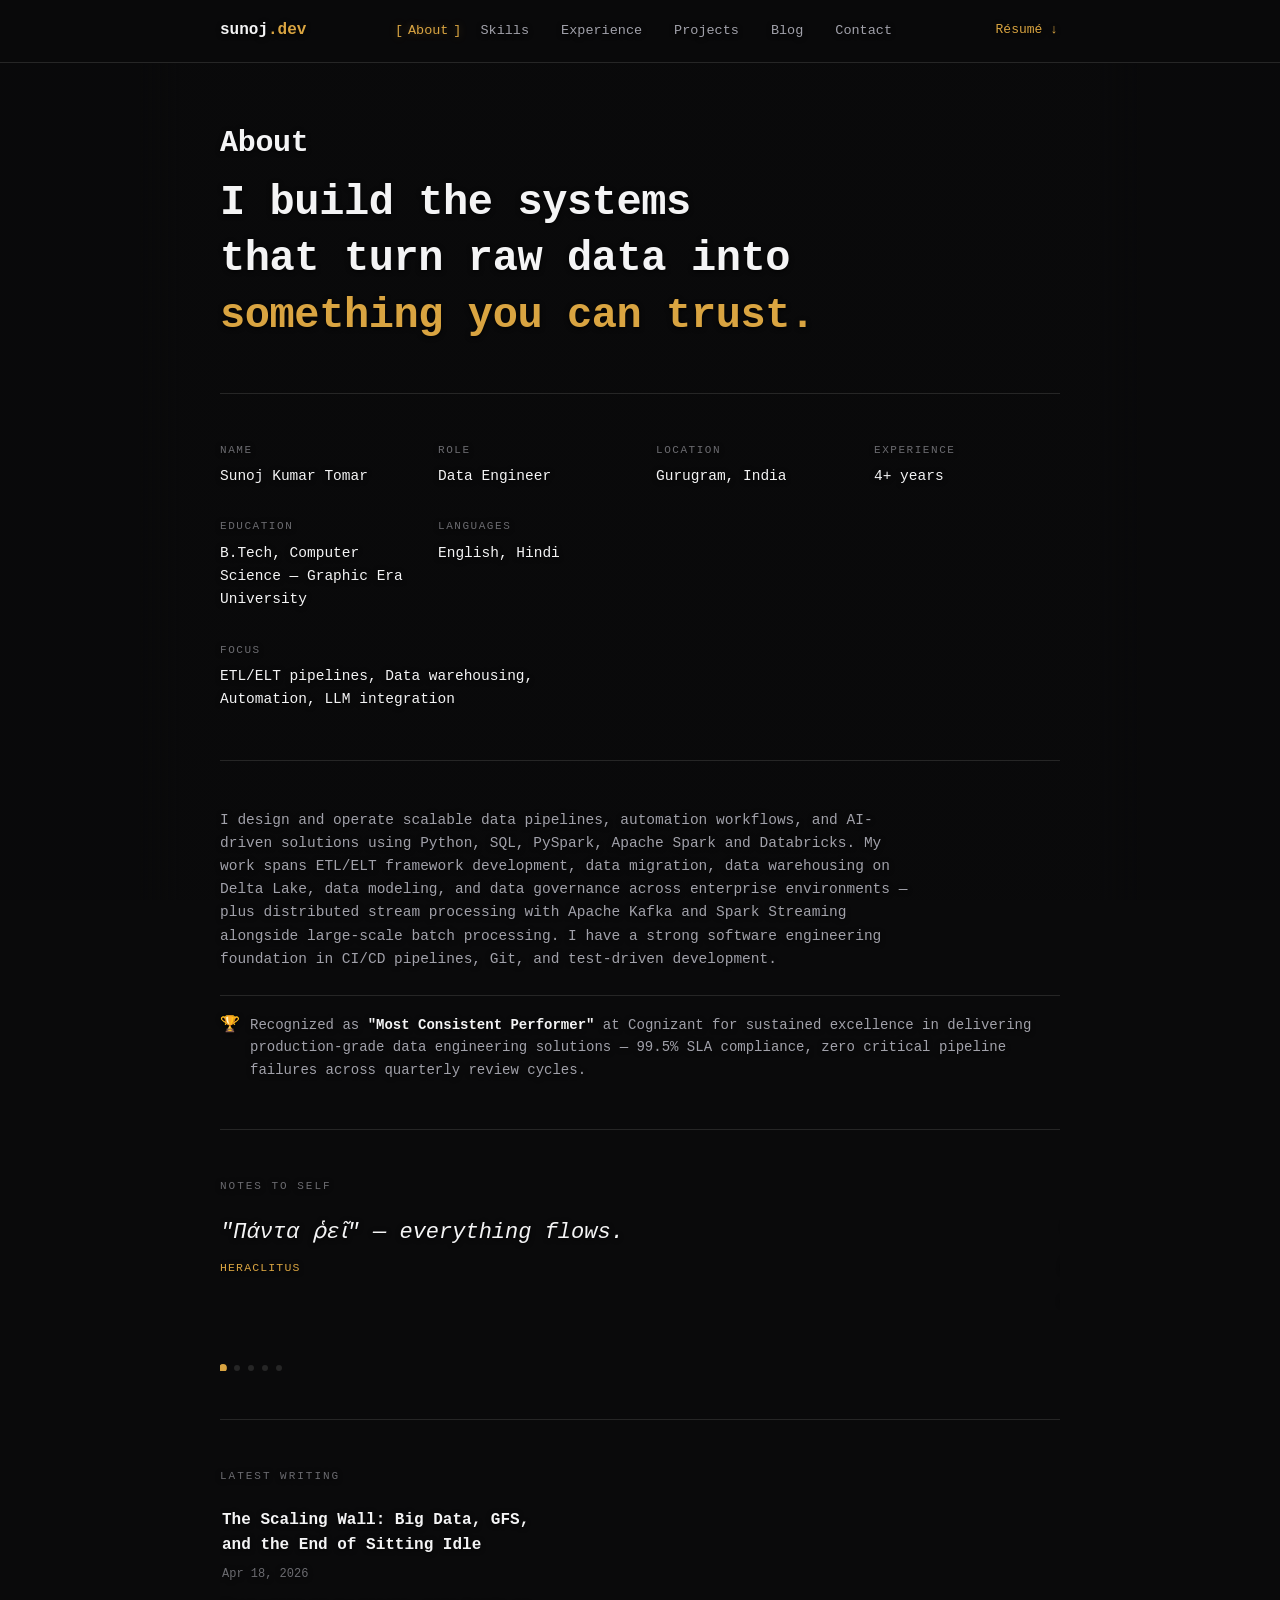
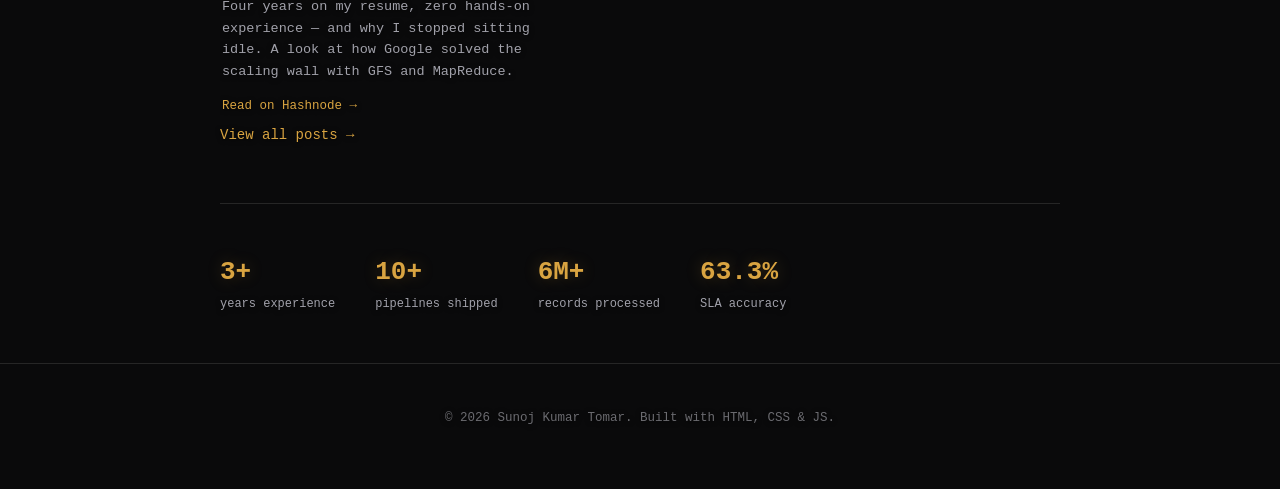
==== about.html @ ec110163 "Add sliding quotes carousel and horizontal blog strip to About page Quotes: five quotes (Heraclitus," ====
<!DOCTYPE html>
<html lang="en">
<head>
<meta charset="UTF-8">
<meta name="viewport" content="width=device-width, initial-scale=1.0">
<title>About — Sunoj Kumar Tomar</title>
<meta name="description" content="About Sunoj Kumar Tomar — Data Engineer background, focus areas, and education.">
<link rel="icon" href="data:image/svg+xml,<svg xmlns=%22http://www.w3.org/2000/svg%22 viewBox=%220 0 100 100%22><text y=%22.9em%22 font-size=%2290%22>💻</text></svg>">
<link rel="stylesheet" href="styles.css">
</head>
<body>

<canvas id="rain" aria-hidden="true"></canvas>
<div class="bg-overlay" aria-hidden="true"></div>

<header class="nav">
  <div class="nav-inner">
    <a href="index.html" class="logo">sunoj<span class="accent">.dev</span></a>
    <nav class="tabs" id="tabs">
      <a href="about.html" class="tab">About</a>
      <a href="skills.html" class="tab">Skills</a>
      <a href="experience.html" class="tab">Experience</a>
      <a href="projects.html" class="tab">Projects</a>
      <a href="blog.html" class="tab">Blog</a>
      <a href="contact.html" class="tab">Contact</a>
    </nav>
    <a href="assets/Sunoj_Kumar_Tomar_Resume.pdf" class="nav-resume" download>Résumé ↓</a>
    <button class="menu-btn" id="menuBtn" aria-label="Toggle menu">☰</button>
  </div>
</header>

<main>

  <section class="page-head">
    <h1 class="page-title">About</h1>
  </section>

  <!-- ============ STATEMENT — large, comes into focus on scroll ============ -->
  <section class="section section-noborder about-reveal">
    <p class="about-statement">
      <span class="reveal-line">I build the systems</span>
      <span class="reveal-line">that turn raw data into</span>
      <span class="reveal-line"><span class="accent">something you can trust.</span></span>
    </p>
  </section>

  <!-- ============ FACTS — a gallery label, not a code block ============ -->
  <section class="section">
    <div class="facts-grid about-reveal">
      <div class="fact">
        <p class="fact-label">Name</p>
        <p class="fact-value">Sunoj Kumar Tomar</p>
      </div>
      <div class="fact">
        <p class="fact-label">Role</p>
        <p class="fact-value">Data Engineer</p>
      </div>
      <div class="fact">
        <p class="fact-label">Location</p>
        <p class="fact-value">Gurugram, India</p>
      </div>
      <div class="fact">
        <p class="fact-label">Experience</p>
        <p class="fact-value">4+ years</p>
      </div>
      <div class="fact">
        <p class="fact-label">Education</p>
        <p class="fact-value">B.Tech, Computer Science — Graphic Era University</p>
      </div>
      <div class="fact">
        <p class="fact-label">Languages</p>
        <p class="fact-value">English, Hindi</p>
      </div>
      <div class="fact fact-wide">
        <p class="fact-label">Focus</p>
        <p class="fact-value">ETL/ELT pipelines, Data warehousing, Automation, LLM integration</p>
      </div>
    </div>
  </section>

  <section class="section">
    <p class="about-text">
      I design and operate scalable data pipelines, automation workflows, and AI-driven solutions
      using Python, SQL, PySpark, Apache Spark and Databricks. My work spans ETL/ELT framework
      development, data migration, data warehousing on Delta Lake, data modeling, and data
      governance across enterprise environments — plus distributed stream processing with Apache
      Kafka and Spark Streaming alongside large-scale batch processing. I have a strong software
      engineering foundation in CI/CD pipelines, Git, and test-driven development.
    </p>
    <div class="achievement">
      <span class="badge">🏆</span>
      <p>Recognized as <strong>"Most Consistent Performer"</strong> at Cognizant for sustained excellence
      in delivering production-grade data engineering solutions — 99.5% SLA compliance, zero critical
      pipeline failures across quarterly review cycles.</p>
    </div>
  </section>

  <!-- ============ QUOTES — auto-sliding, one at a time ============ -->
  <section class="section">
    <p class="mini-label">Notes to self</p>
    <div class="quote-slider" id="quoteSlider">
      <div class="quote-track" id="quoteTrack">
        <blockquote class="quote-slide">
          <p>"Πάντα ῥεῖ" — everything flows.</p>
          <cite>Heraclitus</cite>
        </blockquote>
        <blockquote class="quote-slide">
          <p>"Data is the new oil. It's valuable, but if unrefined it cannot really be used."</p>
          <cite>Clive Humby</cite>
        </blockquote>
        <blockquote class="quote-slide">
          <p>"What gets measured gets managed."</p>
          <cite>Peter Drucker</cite>
        </blockquote>
        <blockquote class="quote-slide">
          <p>"Perfection is achieved not when there is nothing more to add, but when there is nothing left to take away."</p>
          <cite>Antoine de Saint-Exupéry</cite>
        </blockquote>
        <blockquote class="quote-slide">
          <p>"In God we trust; all others bring data."</p>
          <cite>W. Edwards Deming</cite>
        </blockquote>
      </div>
      <div class="quote-dots" id="quoteDots"></div>
    </div>
  </section>

  <!-- ============ LATEST WRITING — horizontal blog strip ============ -->
  <section class="section">
    <p class="mini-label">Latest writing</p>
    <div class="blog-slider-wrap">
      <button class="slider-arrow slider-arrow--prev" id="blogPrev" aria-label="Previous post">‹</button>
      <div class="blog-slider" id="blogSlider">
        <article class="blog-slide">
          <h3 class="blog-title">
            <a href="https://sunojexplains.hashnode.dev/distributedsystems" target="_blank" rel="noopener">
              The Scaling Wall: Big Data, GFS, and the End of Sitting Idle
            </a>
          </h3>
          <p class="blog-date">Apr 18, 2026</p>
          <p class="blog-excerpt">
            Four years on my resume, zero hands-on experience — and why I stopped sitting idle.
            A look at how Google solved the scaling wall with GFS and MapReduce.
          </p>
          <a href="https://sunojexplains.hashnode.dev/distributedsystems" target="_blank" rel="noopener" class="blog-link">Read on Hashnode →</a>
        </article>
      </div>
      <button class="slider-arrow slider-arrow--next" id="blogNext" aria-label="Next post">›</button>
    </div>
    <p class="line result"><a href="blog.html" class="accent">View all posts →</a></p>
  </section>

  <!-- ============ STATS — count up when scrolled into view ============ -->
  <section class="section">
    <div class="stats-row about-reveal">
      <div class="stat"><span class="stat-num" data-count="4" data-suffix="+">4+</span><span class="stat-label">years experience</span></div>
      <div class="stat"><span class="stat-num" data-count="15" data-suffix="+">15+</span><span class="stat-label">pipelines shipped</span></div>
      <div class="stat"><span class="stat-num" data-count="10" data-suffix="M+">10M+</span><span class="stat-label">records processed</span></div>
      <div class="stat"><span class="stat-num" data-count="99.5" data-suffix="%">99.5%</span><span class="stat-label">SLA accuracy</span></div>
    </div>
  </section>

</main>

<footer class="footer">
  <p>&copy; <span id="year"></span> Sunoj Kumar Tomar. Built with HTML, CSS &amp; JS.</p>
</footer>

<script src="script.js"></script>
</body>
</html>
---- styles.css ----
/* ===================================================
   Sunoj Kumar Tomar — Portfolio
   True monochrome + a single accent. Text-only. Artisanal minimal.
   =================================================== */

:root {
  --bg: #0a0a0b;
  --border: #262626;

  --text: #f4f4f5;
  --text-dim: #a1a1aa;
  --text-faint: #6b6b70;

  --accent: #d9a441;
  --accent-bright: #f0c274;
  --accent-dim: #8a6a2c;

  --max-width: 880px;
  --mono: "SF Mono", "Fira Code", "JetBrains Mono", Consolas, "Courier New", monospace;
}

* { box-sizing: border-box; }

html { scroll-behavior: smooth; height: 100%; }

/* Sticky-footer layout: main grows to fill whatever space the viewport has
   left after the nav, so the footer always sits at the bottom edge instead
   of floating high up under short pages. */
body {
  margin: 0;
  min-height: 100vh;
  display: flex;
  flex-direction: column;
  overflow-x: hidden; /* contains the nav's scan-line sweep without ever clipping the dropdown */
  background: var(--bg);
  color: var(--text);
  font-family: var(--mono);
  font-size: 15px;
  line-height: 1.6;
  -webkit-font-smoothing: antialiased;
  text-shadow: 0 1px 5px rgba(0, 0, 0, 0.9);
}

a { color: inherit; text-decoration: none; }

::selection { background: rgba(217, 164, 65, 0.3); color: var(--accent-bright); }

.accent { color: var(--accent); }

/* ---------------- BACKGROUND ANIMATION ---------------- */
/* Binary rain runs full-bleed. The overlay is dark and near-opaque directly
   behind the text column (readability first) and fades out toward the page
   margins, so the animation stays visible without ever sitting under copy. */
#rain {
  position: fixed;
  inset: 0;
  z-index: 0;
  display: block;
  width: 100%;
  height: 100%;
}

.bg-overlay {
  position: fixed;
  inset: 0;
  z-index: 1;
  background: linear-gradient(
    to right,
    rgba(10, 10, 11, 0.4) 0%,
    rgba(10, 10, 11, 0.4) calc(50% - 500px),
    rgba(10, 10, 11, 0.94) calc(50% - 460px),
    rgba(10, 10, 11, 0.94) calc(50% + 460px),
    rgba(10, 10, 11, 0.4) calc(50% + 500px),
    rgba(10, 10, 11, 0.4) 100%
  );
  pointer-events: none;
}

.nav, main, .footer { position: relative; z-index: 2; }

/* ---------------- NAV ---------------- */
.nav {
  flex: 0 0 auto;
  position: sticky;
  top: 0;
  z-index: 50;
  background: rgba(10, 10, 11, 0.92);
  backdrop-filter: blur(8px);
  border-bottom: 1px solid var(--border);
}

/* A slow scanning light traveling the bottom edge — ambient, not distracting. */
.nav::after {
  content: "";
  position: absolute;
  bottom: -1px;
  left: -140px;
  width: 140px;
  height: 1px;
  background: linear-gradient(90deg, transparent, var(--accent), transparent);
  animation: nav-scan 7s linear infinite;
  opacity: 0.7;
}

@keyframes nav-scan {
  0% { left: -140px; }
  100% { left: 100%; }
}

.nav-inner {
  max-width: var(--max-width);
  margin: 0 auto;
  padding: 16px 20px;
  display: flex;
  align-items: center;
  justify-content: space-between;
  gap: 16px;
}

.logo {
  font-weight: 700;
  font-size: 16px;
  color: var(--text);
  white-space: nowrap;
  transition: text-shadow 0.2s ease;
}

.logo:hover { text-shadow: 0 0 12px rgba(217, 164, 65, 0.55); }

.tabs {
  display: flex;
  align-items: center;
  gap: 28px;
  flex-wrap: wrap;
}

/* Each link sits between a pair of targeting brackets that snap in on
   hover/focus, with the label nudging inward to meet them — a small,
   deliberate HUD-select motion instead of a plain underline. */
.tab {
  position: relative;
  font-size: 13.5px;
  color: var(--text-dim);
  padding: 4px 2px;
  transition: color 0.2s ease, transform 0.2s ease, text-shadow 0.2s ease;
}

.tab::before,
.tab::after {
  content: "";
  position: absolute;
  top: 50%;
  color: var(--accent);
  font-weight: 400;
  opacity: 0;
  transition: opacity 0.2s ease, transform 0.2s ease;
  pointer-events: none;
}

.tab::before {
  content: "[";
  left: -11px;
  transform: translate(6px, -50%);
}

.tab::after {
  content: "]";
  right: -11px;
  transform: translate(-6px, -50%);
}

.tab:hover,
.tab:focus-visible {
  color: var(--text);
  text-shadow: 0 0 10px rgba(217, 164, 65, 0.35);
}

.tab:hover::before,
.tab:hover::after,
.tab:focus-visible::before,
.tab:focus-visible::after,
.tab.active::before,
.tab.active::after {
  opacity: 1;
  transform: translate(0, -50%);
}

.tab.active {
  color: var(--accent);
  text-shadow: 0 0 8px rgba(217, 164, 65, 0.3);
}

.nav-resume {
  position: relative;
  font-size: 13px;
  color: var(--accent);
  padding: 4px 2px;
  white-space: nowrap;
  transition: color 0.2s ease, text-shadow 0.2s ease;
}

.nav-resume::after {
  content: "";
  position: absolute;
  left: 2px;
  right: 2px;
  bottom: 0;
  height: 1px;
  background: var(--accent);
  transform: scaleX(0);
  transform-origin: left;
  transition: transform 0.25s ease;
}

.nav-resume:hover,
.nav-resume:focus-visible {
  color: var(--accent-bright);
  text-shadow: 0 0 10px rgba(217, 164, 65, 0.45);
}

.nav-resume:hover::after,
.nav-resume:focus-visible::after { transform: scaleX(1); }

@media (prefers-reduced-motion: reduce) {
  .nav::after { animation: none; display: none; }
  .tab, .tab::before, .tab::after, .nav-resume, .nav-resume::after { transition: none; }
}

.menu-btn {
  display: none;
  background: none;
  border: 1px solid var(--border);
  color: var(--text);
  border-radius: 6px;
  font-size: 16px;
  padding: 4px 10px;
  cursor: pointer;
}

/* Home page only: the nav stays collapsed to just the logo and this button
   at every width, unpacking into the full link list on click — keeping
   the intro page down to essentially nothing but itself. */
.nav-compact .menu-btn { display: inline-block; }

.nav-compact .tabs {
  position: absolute;
  top: 100%;
  left: 0;
  right: 0;
  background: rgba(10, 10, 11, 0.97);
  backdrop-filter: blur(8px);
  border-bottom: 1px solid var(--border);
  flex-direction: column;
  align-items: flex-start;
  gap: 14px;
  padding: 14px 20px 20px;
  display: none;
}

.nav-compact .tabs.open { display: flex; }

.tabs .nav-resume { color: var(--accent); }

/* ---------------- LAYOUT ---------------- */
main {
  flex: 1 0 auto;
  display: flex;
  flex-direction: column;
  width: 100%;
  max-width: var(--max-width);
  margin: 0 auto;
  padding: 0 20px;
}

/* The intro: perfectly centered, both axes, filling whatever room is left
   between the nav and the footer — never a tall gap above a low footer. */
.hero {
  flex: 1;
  display: flex;
  flex-direction: column;
  justify-content: center;
  align-items: center;
  text-align: center;
  padding: 48px 0;
}

/* Default state is always fully visible, legible text — .js-anim is added
   by script.js right before the reveal starts, so a slow/blocked/failed
   script never leaves real content faded out. */
.hero-role {
  margin: 14px 0 0;
  font-size: clamp(15px, 2.4vw, 19px);
  color: var(--text-dim);
  text-transform: uppercase;
  letter-spacing: 0.16em;
  transition: opacity 0.8s cubic-bezier(0.22, 0.8, 0.2, 1),
              filter 0.8s cubic-bezier(0.22, 0.8, 0.2, 1),
              transform 0.8s cubic-bezier(0.22, 0.8, 0.2, 1);
}

.hero-role.js-anim { opacity: 0; filter: blur(8px); transform: translateY(10px); }

.hero-quote {
  margin: 30px 0 0;
  max-width: 420px;
  font-size: 13.5px;
  font-style: italic;
  color: var(--text-faint);
  transition: opacity 0.8s cubic-bezier(0.22, 0.8, 0.2, 1),
              filter 0.8s cubic-bezier(0.22, 0.8, 0.2, 1),
              transform 0.8s cubic-bezier(0.22, 0.8, 0.2, 1);
}

.hero-quote.js-anim { opacity: 0; filter: blur(8px); transform: translateY(10px); }

.quote-attr {
  display: block;
  margin-top: 6px;
  font-style: normal;
  font-size: 10.5px;
  letter-spacing: 0.14em;
  text-transform: uppercase;
  color: var(--text-faint);
  opacity: 0.75;
}

.section { padding: 48px 0; border-top: 1px solid var(--border); }

.section-noborder { border-top: none; padding-top: 0; }
.section-tight { padding-bottom: 36px; }

/* ---------------- PAGE HEAD (sub-pages) ---------------- */
/* One quiet line per page — no path, no comment syntax, just the word. */
.page-head { padding: 56px 0 8px; }

.page-title {
  font-size: clamp(24px, 3.6vw, 30px);
  font-weight: 700;
  color: var(--text);
  margin: 0;
  letter-spacing: -0.01em;
}

/* ---------------- STATS ---------------- */
.stats-row {
  display: flex;
  flex-wrap: wrap;
  gap: 28px 40px;
}

.stat {
  display: flex;
  flex-direction: column;
  gap: 2px;
  transition: opacity 0.7s ease, filter 0.7s ease, transform 0.7s ease;
  transition-delay: var(--delay, 0s);
}

.stat.js-anim { opacity: 0; filter: blur(6px); transform: translateY(12px); }

.stat-num {
  font-size: 26px;
  font-weight: 700;
  color: var(--accent);
  font-variant-numeric: tabular-nums;
  text-shadow: 0 0 16px rgba(217, 164, 65, 0.25);
}

.stat-label {
  font-size: 12px;
  color: var(--text-dim);
}

/* ---------------- TERMINAL-STYLE LINES ---------------- */
.line {
  margin: 0 0 8px;
  font-size: 14px;
}

.prompt { color: var(--accent); margin-right: 8px; font-weight: 700; }

.line.muted { color: var(--text-dim); }

.line.result { color: var(--text-dim); }

.typed-name {
  font-size: clamp(38px, 8vw, 72px);
  font-weight: 700;
  margin: 0;
  color: #fff;
  letter-spacing: -0.01em;
}

.summary { max-width: 640px; }

.cta-row {
  display: flex;
  flex-wrap: wrap;
  align-items: center;
  gap: 6px 18px;
  margin-top: 22px;
  font-size: 13.5px;
}

.btn {
  color: var(--text-dim);
  padding: 2px 0;
  border-bottom: 1px solid transparent;
  transition: color 0.15s ease, border-color 0.15s ease;
}

.btn:hover { color: var(--text); border-color: var(--text-dim); }

.btn-primary {
  color: var(--accent);
  font-weight: 700;
}

.btn-primary:hover { color: var(--accent-bright); }

/* ---------------- ABOUT — artistic, not coded ---------------- */
/* A large statement that pulls into focus, line by line — blur and lift,
   not code syntax. This is the page's centerpiece, so it gets real weight. */
.about-statement {
  margin: 0;
  max-width: 740px;
  font-size: clamp(26px, 4.4vw, 42px);
  font-weight: 700;
  line-height: 1.35;
  letter-spacing: -0.01em;
  color: var(--text);
}

.reveal-line {
  display: block;
  transition: opacity 0.9s cubic-bezier(0.22, 0.8, 0.2, 1),
              filter 0.9s cubic-bezier(0.22, 0.8, 0.2, 1),
              transform 0.9s cubic-bezier(0.22, 0.8, 0.2, 1);
  transition-delay: var(--delay, 0s);
}

.reveal-line.js-anim { opacity: 0; filter: blur(10px); transform: translateY(18px); }

/* Facts read like a gallery wall label, not a data structure. */
.facts-grid {
  display: grid;
  grid-template-columns: repeat(auto-fit, minmax(180px, 1fr));
  gap: 30px 32px;
}

.fact-wide { grid-column: 1 / -1; }

.fact {
  transition: opacity 0.7s ease, filter 0.7s ease, transform 0.7s ease;
  transition-delay: var(--delay, 0s);
}

.fact.js-anim { opacity: 0; filter: blur(6px); transform: translateY(12px); }

.fact-label {
  margin: 0 0 6px;
  font-size: 11px;
  text-transform: uppercase;
  letter-spacing: 0.14em;
  color: var(--text-faint);
}

.fact-value {
  margin: 0;
  font-size: 14.5px;
  color: var(--text);
  max-width: 46ch;
}

.about-text {
  color: var(--text-dim);
  max-width: 700px;
  margin: 0 0 24px;
  font-size: 14.5px;
}

.achievement {
  display: flex;
  gap: 10px;
  align-items: flex-start;
  border-top: 1px solid var(--border);
  padding-top: 18px;
}

.achievement p { margin: 0; color: var(--text-dim); font-size: 14px; }
.achievement strong { color: var(--text); }
.badge { font-size: 16px; line-height: 1.4; }

.mini-label {
  margin: 0 0 20px;
  font-size: 11px;
  color: var(--text-faint);
  text-transform: uppercase;
  letter-spacing: 0.18em;
}

/* ---------------- QUOTE SLIDER ---------------- */
/* One quote at a time, sliding — auto-advances, pauses on hover/focus,
   always controllable via the dots. */
.quote-slider {
  position: relative;
  overflow: hidden;
}

.quote-track {
  display: flex;
  transition: transform 0.6s cubic-bezier(0.22, 0.8, 0.2, 1);
}

.quote-slide {
  flex: 0 0 100%;
  margin: 0;
  min-width: 0;
}

.quote-slide p {
  margin: 0 0 10px;
  font-size: clamp(17px, 2.6vw, 22px);
  font-style: italic;
  line-height: 1.5;
  color: var(--text);
  max-width: 640px;
}

.quote-slide cite {
  display: block;
  font-style: normal;
  font-size: 11.5px;
  letter-spacing: 0.1em;
  text-transform: uppercase;
  color: var(--accent);
}

.quote-dots {
  display: flex;
  gap: 8px;
  margin-top: 22px;
}

.quote-dot {
  width: 6px;
  height: 6px;
  border-radius: 50%;
  background: var(--border);
  border: none;
  padding: 0;
  cursor: pointer;
  transition: background 0.2s ease, transform 0.2s ease;
}

.quote-dot:hover { background: var(--text-dim); }

.quote-dot.active { background: var(--accent); transform: scale(1.3); }

/* ---------------- BLOG STRIP ---------------- */
/* A horizontally scrollable row of post previews — drag/swipe/wheel, with
   arrow buttons for discoverability. Snaps one post at a time. */
.blog-slider-wrap {
  position: relative;
  display: flex;
  align-items: center;
  gap: 12px;
}

.blog-slider {
  display: flex;
  gap: 28px;
  overflow-x: auto;
  scroll-snap-type: x mandatory;
  scroll-behavior: smooth;
  padding: 2px 2px 6px;
  scrollbar-width: thin;
  scrollbar-color: var(--border) transparent;
}

.blog-slider .blog-slide {
  flex: 0 0 min(340px, 100%);
  scroll-snap-align: start;
  border-bottom: none;
  padding-bottom: 0;
}

.slider-arrow {
  flex: 0 0 auto;
  width: 30px;
  height: 30px;
  border: 1px solid var(--border);
  border-radius: 50%;
  background: none;
  color: var(--text-dim);
  font-size: 16px;
  line-height: 1;
  cursor: pointer;
  transition: color 0.15s ease, border-color 0.15s ease;
}

.slider-arrow:hover { color: var(--accent); border-color: var(--accent-dim); }

.slider-arrow[hidden] { display: none; }

/* ---------------- SKILLS ---------------- */
.skills-list {
  display: flex;
  flex-direction: column;
  gap: 16px;
}

.skill-group {
  display: flex;
  flex-wrap: wrap;
  column-gap: 10px;
  padding-bottom: 14px;
  border-bottom: 1px solid var(--border);
}

.skill-group:last-child { border-bottom: none; }

.skill-group h3 {
  font-size: 12px;
  text-transform: uppercase;
  letter-spacing: 0.08em;
  color: var(--text);
  margin: 0;
  font-weight: 600;
  flex: 0 0 190px;
}

.skill-group p {
  margin: 0;
  color: var(--text-dim);
  font-size: 13.5px;
  flex: 1 1 300px;
}

/* Each skill fades and lifts into place, staggered, the first time its
   group scrolls into view — then stays put. Hover gives it a quiet glow. */
.skill-item {
  display: inline-block;
  transition: opacity 0.5s ease, transform 0.5s ease, color 0.15s ease, text-shadow 0.15s ease;
  transition-delay: var(--delay, 0s);
}

.skill-item.js-anim { opacity: 0; transform: translateY(7px); }

.skill-item:hover {
  color: var(--accent);
  text-shadow: 0 0 10px rgba(217, 164, 65, 0.45);
}

/* ---------------- EXPERIENCE ---------------- */
.timeline {
  display: flex;
  flex-direction: column;
  gap: 36px;
}

.job {
  position: relative;
  padding-left: 20px;
  border-left: 2px solid var(--border);
  transition: opacity 0.8s cubic-bezier(0.22, 0.8, 0.2, 1),
              filter 0.8s cubic-bezier(0.22, 0.8, 0.2, 1),
              transform 0.8s cubic-bezier(0.22, 0.8, 0.2, 1);
  transition-delay: var(--delay, 0s);
}

.job.js-anim { opacity: 0; filter: blur(8px); transform: translateY(16px); }

.job::before {
  content: "";
  position: absolute;
  left: -6px;
  top: 4px;
  width: 10px;
  height: 10px;
  border-radius: 50%;
  background: var(--accent);
  box-shadow: 0 0 0 3px var(--bg), 0 0 8px rgba(217, 164, 65, 0.6);
}

.timeline.in-view .job::before {
  animation: job-pulse 1.3s ease;
  animation-delay: var(--delay, 0s);
}

@keyframes job-pulse {
  0% { box-shadow: 0 0 0 3px var(--bg), 0 0 0 rgba(217, 164, 65, 0); }
  40% { box-shadow: 0 0 0 3px var(--bg), 0 0 18px rgba(217, 164, 65, 0.9); }
  100% { box-shadow: 0 0 0 3px var(--bg), 0 0 8px rgba(217, 164, 65, 0.6); }
}

.job-head {
  display: flex;
  flex-wrap: wrap;
  align-items: baseline;
  justify-content: space-between;
  gap: 8px;
}

.job-head h3 { margin: 0; font-size: 16px; color: var(--text); }

.job-date {
  font-size: 12.5px;
  color: var(--text-faint);
  white-space: nowrap;
}

.job-meta {
  margin: 4px 0 12px;
  font-size: 13px;
  color: var(--accent);
}

.job-list {
  margin: 0;
  padding-left: 18px;
  color: var(--text-dim);
  font-size: 13.5px;
}

.job-list li { margin-bottom: 8px; }
.job-list li::marker { color: var(--accent-dim); }
.job-list strong { color: var(--text); }

/* ---------------- PROJECTS ---------------- */
.projects-list {
  display: flex;
  flex-direction: column;
  gap: 32px;
}

.project {
  padding-bottom: 32px;
  border-bottom: 1px solid var(--border);
}

.project:last-child { border-bottom: none; padding-bottom: 0; }

.project-head {
  display: flex;
  align-items: baseline;
  flex-wrap: wrap;
  gap: 8px;
  margin-bottom: 2px;
}

.project-head h3 { margin: 0; font-size: 16px; color: var(--text); }

.project-date {
  font-size: 12px;
  color: var(--text-faint);
  margin: 0 0 12px;
}

.project-desc {
  font-size: 13.5px;
  color: var(--text-dim);
  margin: 0 0 12px;
  max-width: 700px;
}

.project-stack {
  font-size: 12.5px;
  color: var(--text-faint);
}

.project-stack span { color: var(--accent); }

/* ---------------- BLOG ---------------- */
.blog-list {
  display: flex;
  flex-direction: column;
  gap: 32px;
}

.blog-post {
  padding-bottom: 32px;
  border-bottom: 1px solid var(--border);
  transition: opacity 0.8s cubic-bezier(0.22, 0.8, 0.2, 1),
              filter 0.8s cubic-bezier(0.22, 0.8, 0.2, 1),
              transform 0.8s cubic-bezier(0.22, 0.8, 0.2, 1);
  transition-delay: var(--delay, 0s);
}

.blog-post.js-anim { opacity: 0; filter: blur(8px); transform: translateY(14px); }

.blog-post:last-child { border-bottom: none; padding-bottom: 0; }

.blog-title { margin: 0 0 6px; font-size: 16px; }

.blog-title a {
  color: var(--text);
  transition: color 0.15s ease, text-shadow 0.15s ease;
}

.blog-title a:hover { color: var(--accent-bright); text-shadow: 0 0 10px rgba(217, 164, 65, 0.4); }

.blog-date {
  font-size: 12px;
  color: var(--text-faint);
  margin: 0 0 12px;
}

.blog-excerpt {
  font-size: 13.5px;
  color: var(--text-dim);
  margin: 0 0 12px;
  max-width: 700px;
}

.blog-link {
  font-size: 12.5px;
  color: var(--accent);
  transition: color 0.15s ease, text-shadow 0.15s ease;
}

.blog-link:hover { color: var(--accent-bright); text-shadow: 0 0 10px rgba(217, 164, 65, 0.4); }

/* ---------------- CONTACT — vintage telegram ---------------- */
/* A double-ruled frame, all-caps teletype voice, STOP for punctuation —
   the message types itself out the first time it scrolls into view. */
/* A soft single rule, not a hard-edged box — it should read as a faint
   watermark of a frame, not a card sitting on top of the page. */
.telegram {
  position: relative;
  padding: 30px 34px;
  max-width: 620px;
  border: 1px solid rgba(244, 244, 245, 0.09);
  box-shadow: inset 0 0 40px rgba(0, 0, 0, 0.5);
  border-radius: 2px;
}

.telegram-label {
  margin: 0 0 18px;
  font-size: 11px;
  letter-spacing: 0.3em;
  color: var(--accent);
  text-align: center;
}

.telegram-body {
  margin: 0;
  font-size: 14px;
  line-height: 1.9;
  letter-spacing: 0.02em;
  text-transform: uppercase;
  color: var(--text-dim);
}

.telegram-cursor {
  color: var(--accent);
  animation: telegram-blink 1s step-end infinite;
}

@keyframes telegram-blink { 50% { opacity: 0; } }

.contact-list {
  display: flex;
  flex-direction: column;
  margin-top: 16px;
}

.contact-item {
  display: flex;
  gap: 14px;
  padding: 9px 0;
  border-bottom: 1px solid var(--border);
  font-size: 13.5px;
  color: var(--text);
  transition: opacity 0.7s ease, filter 0.7s ease, transform 0.7s ease, color 0.15s ease;
  transition-delay: var(--delay, 0s);
}

.contact-item.js-anim { opacity: 0; filter: blur(6px); transform: translateY(10px); }

.contact-item:last-child { border-bottom: none; }

a.contact-item:hover { color: var(--accent-bright); text-shadow: 0 0 10px rgba(217, 164, 65, 0.4); }

.contact-item.static { cursor: default; }

.contact-label {
  color: var(--text-faint);
  min-width: 70px;
}

@media (max-width: 500px) {
  .telegram { padding: 24px 20px; }
}

@media (prefers-reduced-motion: reduce) {
  .timeline.in-view .job::before { animation: none; }
  .telegram-cursor { animation: none; }
}

/* ---------------- FOOTER ---------------- */
.footer {
  flex: 0 0 auto;
  text-align: center;
  padding: 32px 20px 48px;
  color: var(--text-faint);
  font-size: 12.5px;
  border-top: 1px solid var(--border);
}

/* ---------------- RESPONSIVE ---------------- */
@media (max-width: 700px) {
  .tabs {
    position: absolute;
    top: 100%;
    left: 0;
    right: 0;
    background: var(--bg);
    border-bottom: 1px solid var(--border);
    flex-direction: column;
    gap: 14px;
    padding: 14px 20px 20px;
    display: none;
  }
  .tabs.open { display: flex; }
  .menu-btn { display: inline-block; }
  .hero { padding: 36px 0 20px; }
  .section { padding: 36px 0; }
  .skill-group { flex-direction: column; gap: 6px; }
  .skill-group h3 { flex: none; }
}
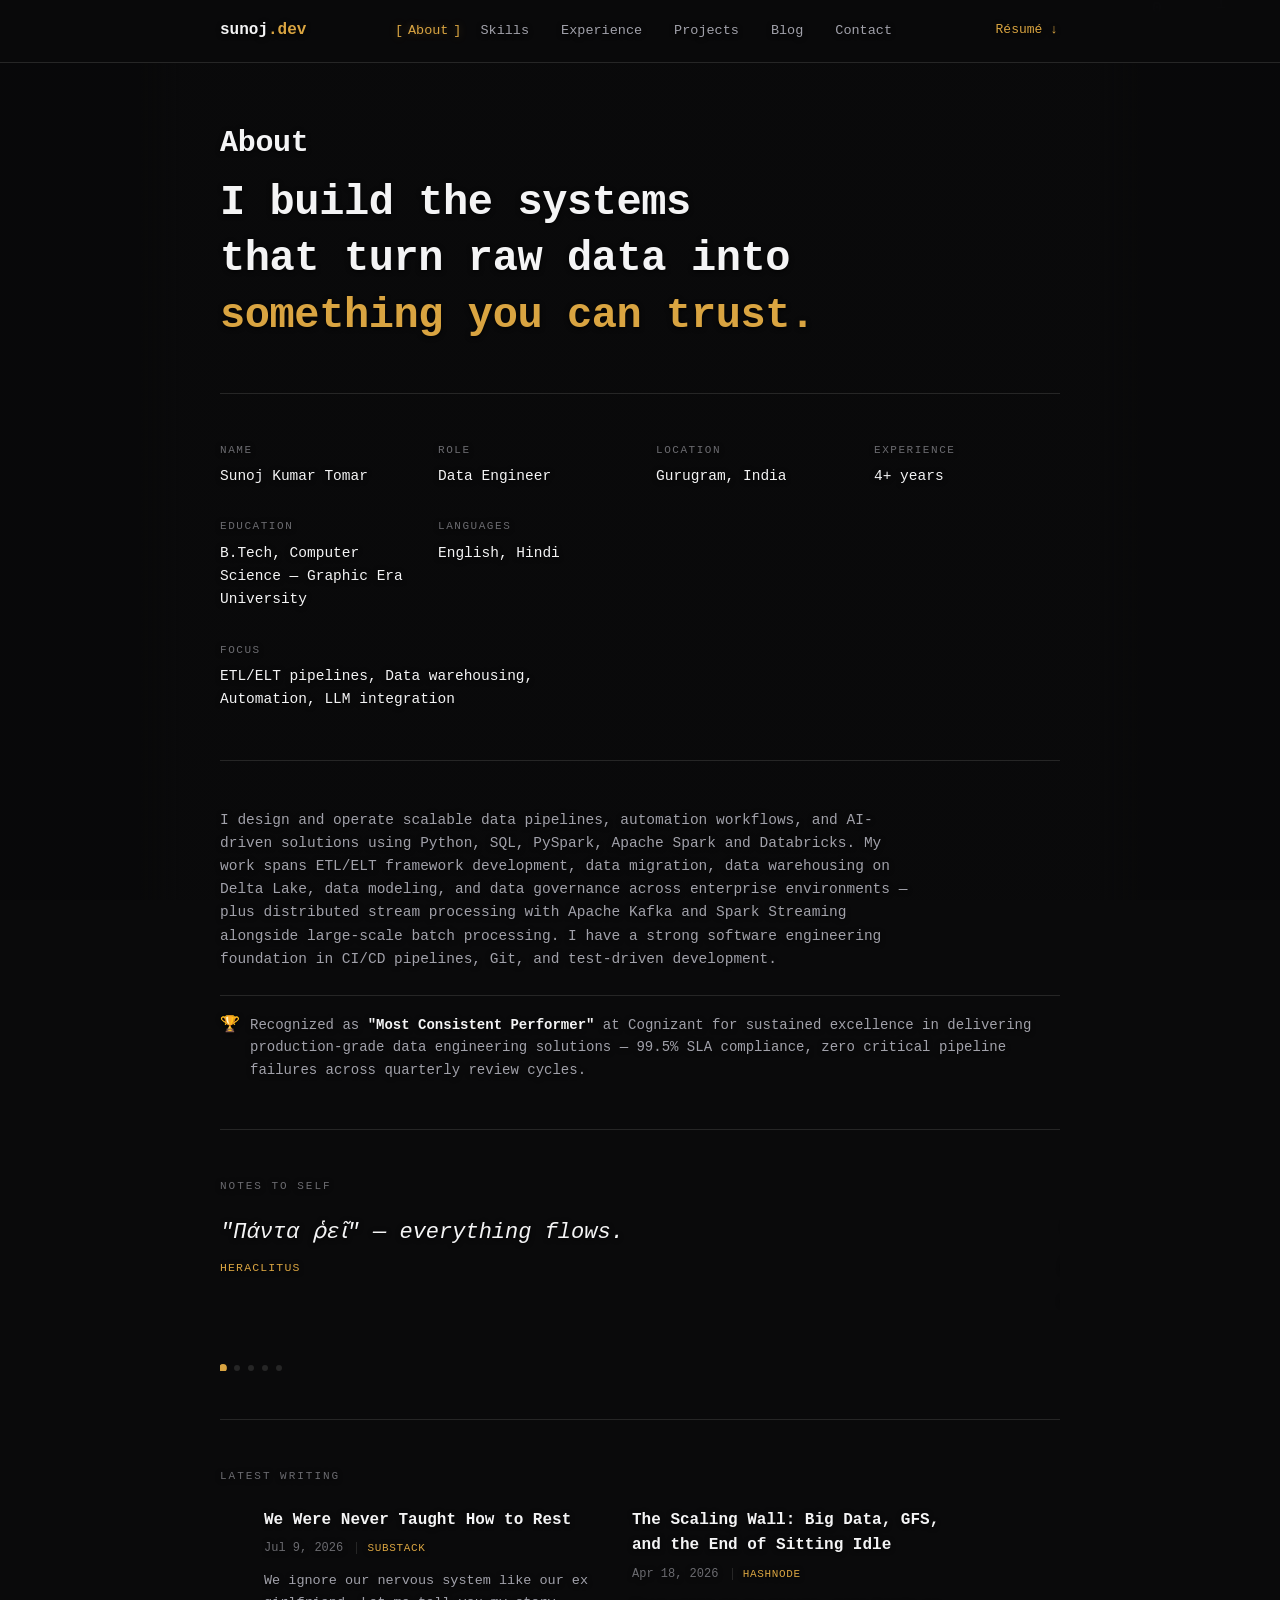
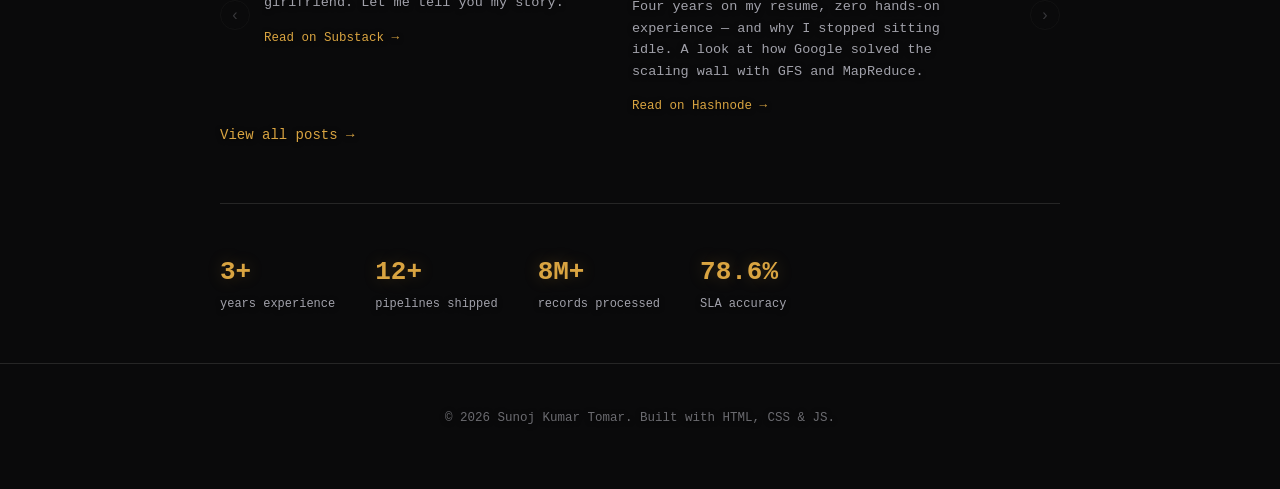
==== commit ef1d12c3: "Add Substack post to blog.html and About page strip Added 'We Were Never Taught How to Rest' (Jul 9," ====
--- a/about.html
+++ b/about.html
@@ -133,11 +133,23 @@
       <div class="blog-slider" id="blogSlider">
         <article class="blog-slide">
           <h3 class="blog-title">
+            <a href="https://sunojtomar.substack.com/p/we-were-never-taught-how-to-rest" target="_blank" rel="noopener">
+              We Were Never Taught How to Rest
+            </a>
+          </h3>
+          <p class="blog-date">Jul 9, 2026 <span class="blog-source">Substack</span></p>
+          <p class="blog-excerpt">
+            We ignore our nervous system like our ex girlfriend. Let me tell you my story.
+          </p>
+          <a href="https://sunojtomar.substack.com/p/we-were-never-taught-how-to-rest" target="_blank" rel="noopener" class="blog-link">Read on Substack →</a>
+        </article>
+        <article class="blog-slide">
+          <h3 class="blog-title">
             <a href="https://sunojexplains.hashnode.dev/distributedsystems" target="_blank" rel="noopener">
               The Scaling Wall: Big Data, GFS, and the End of Sitting Idle
             </a>
           </h3>
-          <p class="blog-date">Apr 18, 2026</p>
+          <p class="blog-date">Apr 18, 2026 <span class="blog-source">Hashnode</span></p>
           <p class="blog-excerpt">
             Four years on my resume, zero hands-on experience — and why I stopped sitting idle.
             A look at how Google solved the scaling wall with GFS and MapReduce.
--- a/styles.css
+++ b/styles.css
@@ -324,6 +324,32 @@
   opacity: 0.75;
 }
 
+.social-row {
+  display: flex;
+  align-items: center;
+  gap: 22px;
+  margin-top: 34px;
+  transition: opacity 0.8s cubic-bezier(0.22, 0.8, 0.2, 1),
+              filter 0.8s cubic-bezier(0.22, 0.8, 0.2, 1),
+              transform 0.8s cubic-bezier(0.22, 0.8, 0.2, 1);
+}
+
+.social-row.js-anim { opacity: 0; filter: blur(8px); transform: translateY(10px); }
+
+.social-icon {
+  color: var(--text-faint);
+  transition: color 0.15s ease, filter 0.15s ease, transform 0.15s ease;
+}
+
+.social-icon svg { width: 19px; height: 19px; display: block; }
+
+.social-icon:hover,
+.social-icon:focus-visible {
+  color: var(--accent);
+  filter: drop-shadow(0 0 6px rgba(217, 164, 65, 0.5));
+  transform: translateY(-2px);
+}
+
 .section { padding: 48px 0; border-top: 1px solid var(--border); }
 
 .section-noborder { border-top: none; padding-top: 0; }
@@ -804,6 +830,16 @@
   font-size: 12px;
   color: var(--text-faint);
   margin: 0 0 12px;
+}
+
+.blog-source {
+  margin-left: 6px;
+  padding-left: 10px;
+  border-left: 1px solid var(--border);
+  font-size: 11px;
+  letter-spacing: 0.06em;
+  text-transform: uppercase;
+  color: var(--accent);
 }
 
 .blog-excerpt {
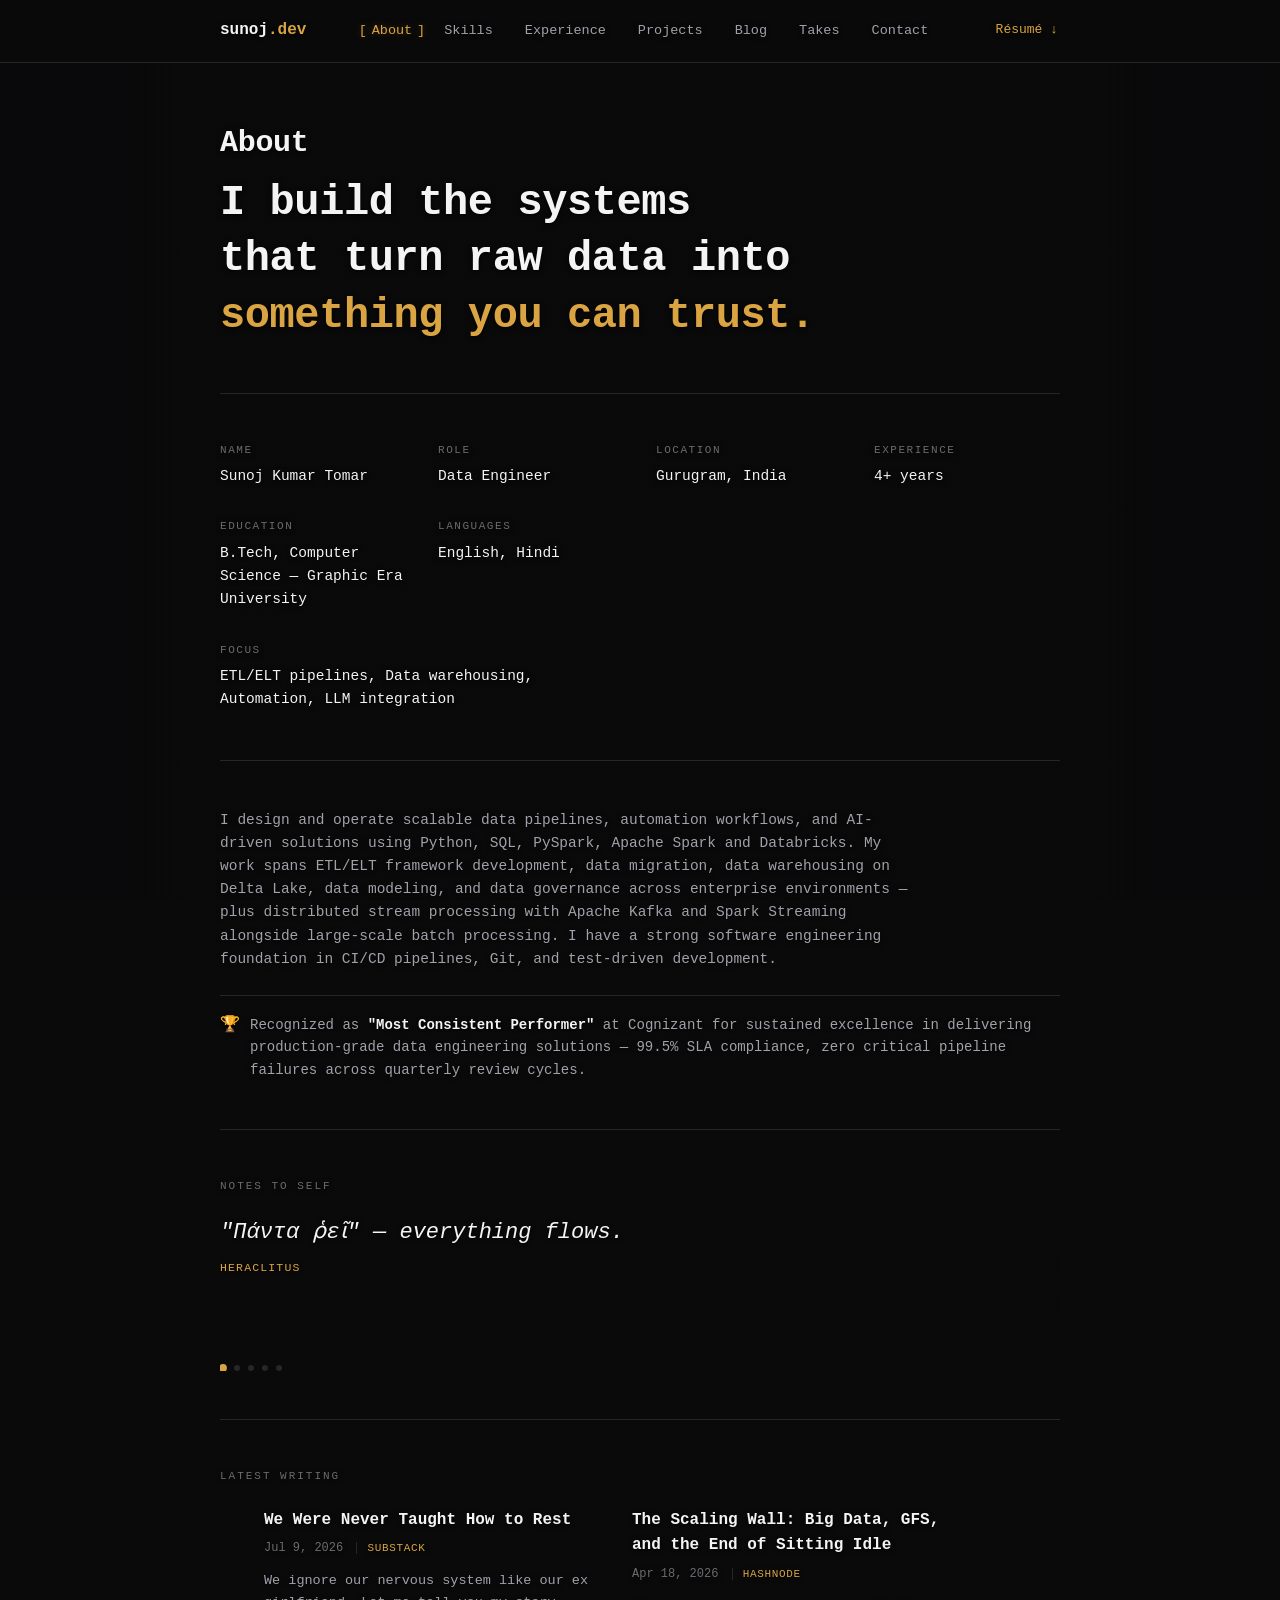
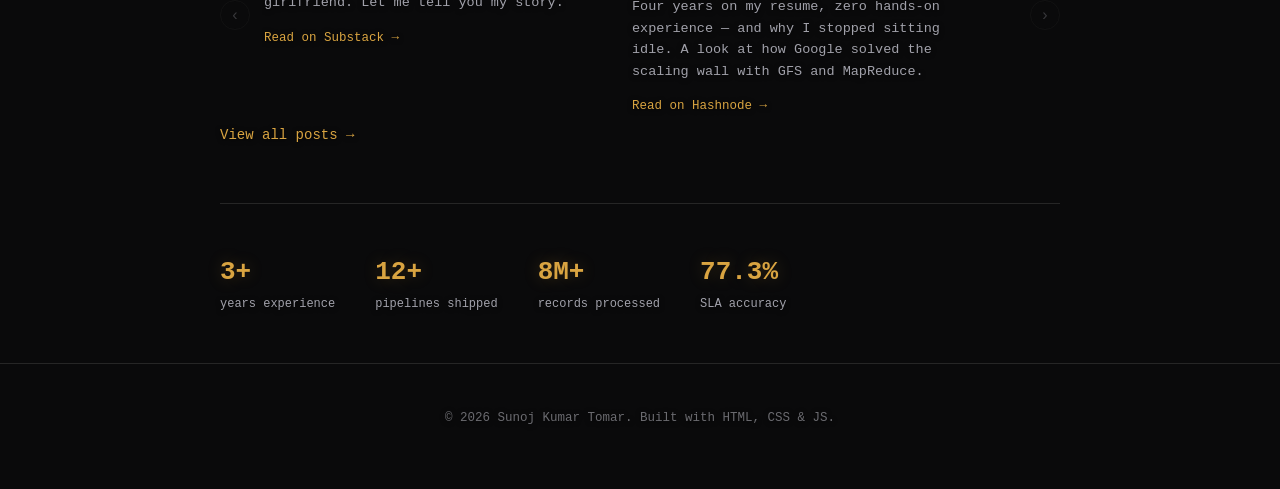
==== commit 73224d29: "Add Takes page — short, unfiltered notes, separate from the Blog New nav-wide 'Takes' tab and page f" ====
--- a/about.html
+++ b/about.html
@@ -22,6 +22,7 @@
       <a href="experience.html" class="tab">Experience</a>
       <a href="projects.html" class="tab">Projects</a>
       <a href="blog.html" class="tab">Blog</a>
+      <a href="takes.html" class="tab">Takes</a>
       <a href="contact.html" class="tab">Contact</a>
     </nav>
     <a href="assets/Sunoj_Kumar_Tomar_Resume.pdf" class="nav-resume" download>Résumé ↓</a>
--- a/styles.css
+++ b/styles.css
@@ -856,6 +856,42 @@
 }
 
 .blog-link:hover { color: var(--accent-bright); text-shadow: 0 0 10px rgba(217, 164, 65, 0.4); }
+
+/* ---------------- TAKES ---------------- */
+.takes-list {
+  display: flex;
+  flex-direction: column;
+  gap: 26px;
+}
+
+.take {
+  padding-bottom: 26px;
+  border-bottom: 1px solid var(--border);
+  transition: opacity 0.8s cubic-bezier(0.22, 0.8, 0.2, 1),
+              filter 0.8s cubic-bezier(0.22, 0.8, 0.2, 1),
+              transform 0.8s cubic-bezier(0.22, 0.8, 0.2, 1);
+  transition-delay: var(--delay, 0s);
+}
+
+.take.js-anim { opacity: 0; filter: blur(8px); transform: translateY(14px); }
+
+.take:last-child { border-bottom: none; padding-bottom: 0; }
+
+.take-date {
+  margin: 0 0 8px;
+  font-size: 11px;
+  color: var(--text-faint);
+  text-transform: uppercase;
+  letter-spacing: 0.1em;
+}
+
+.take-text {
+  margin: 0;
+  font-size: 15px;
+  line-height: 1.6;
+  color: var(--text);
+  max-width: 620px;
+}
 
 /* ---------------- CONTACT — vintage telegram ---------------- */
 /* A double-ruled frame, all-caps teletype voice, STOP for punctuation —
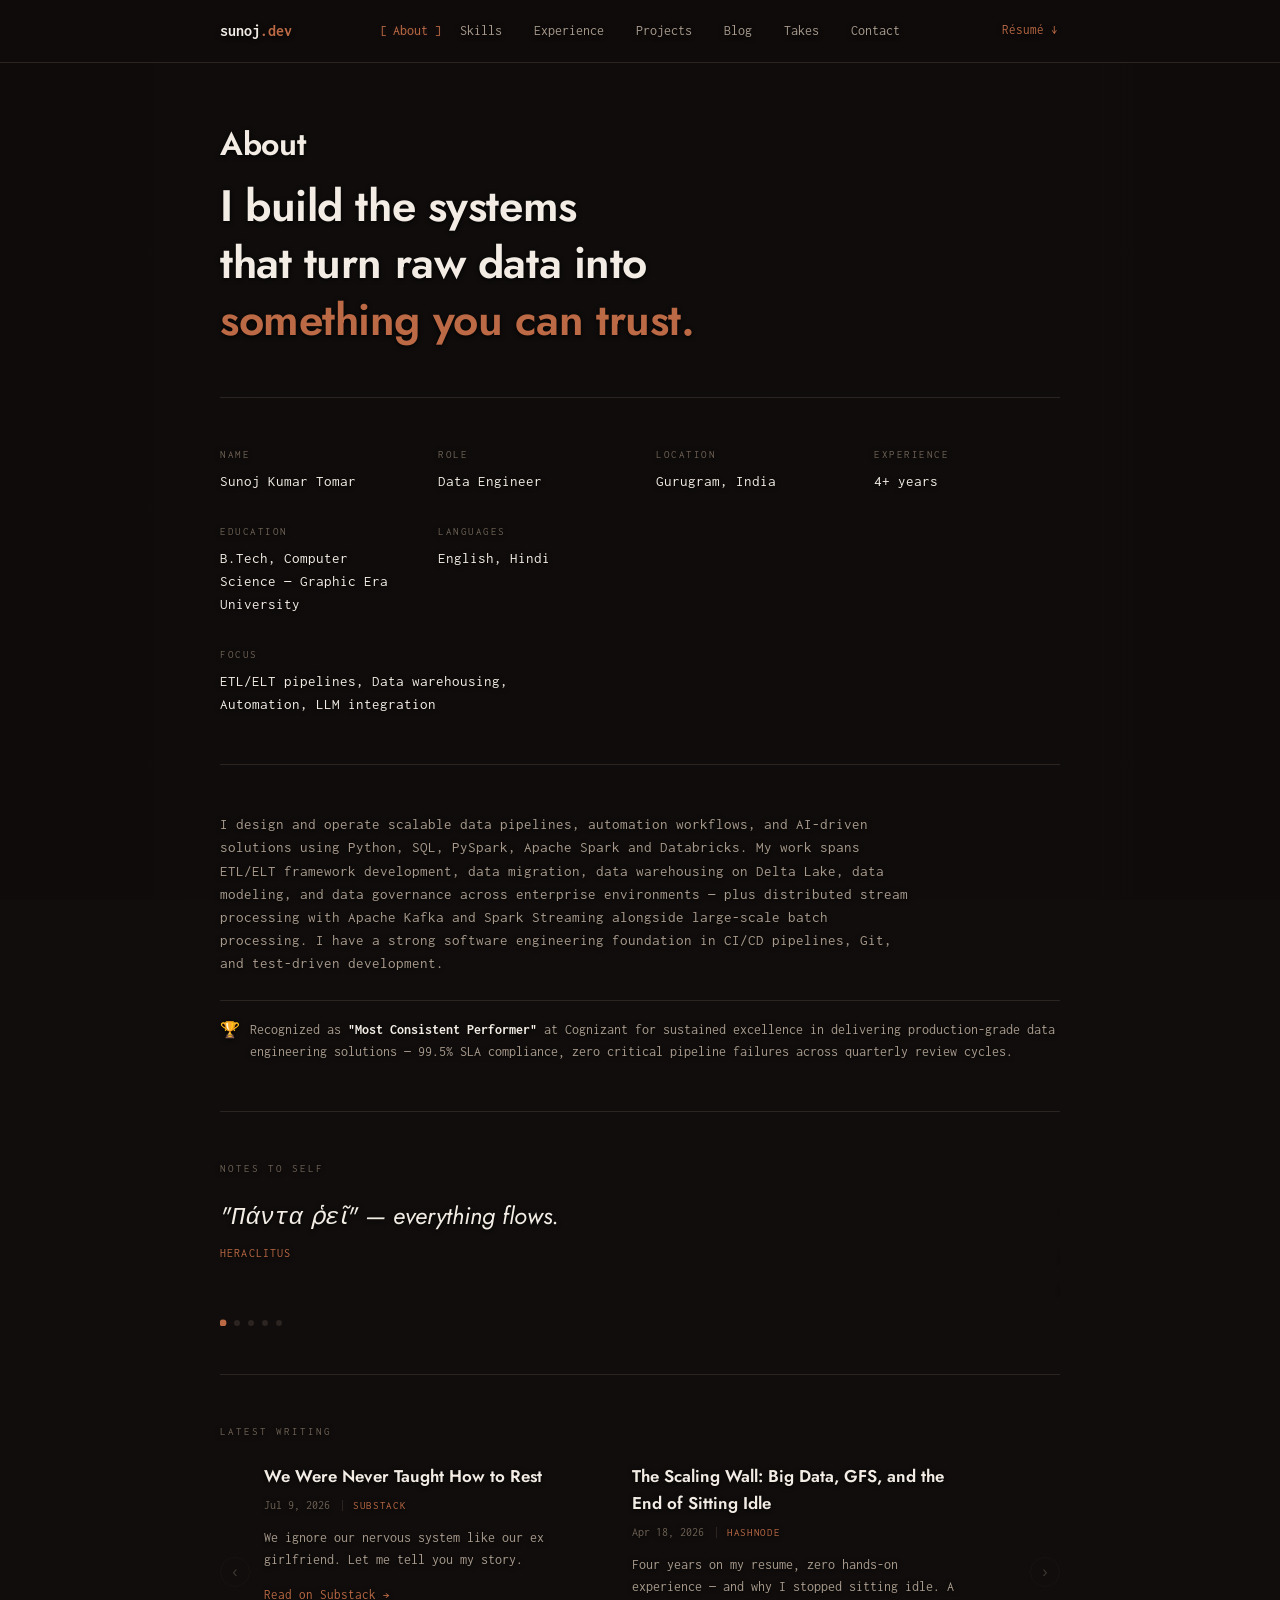
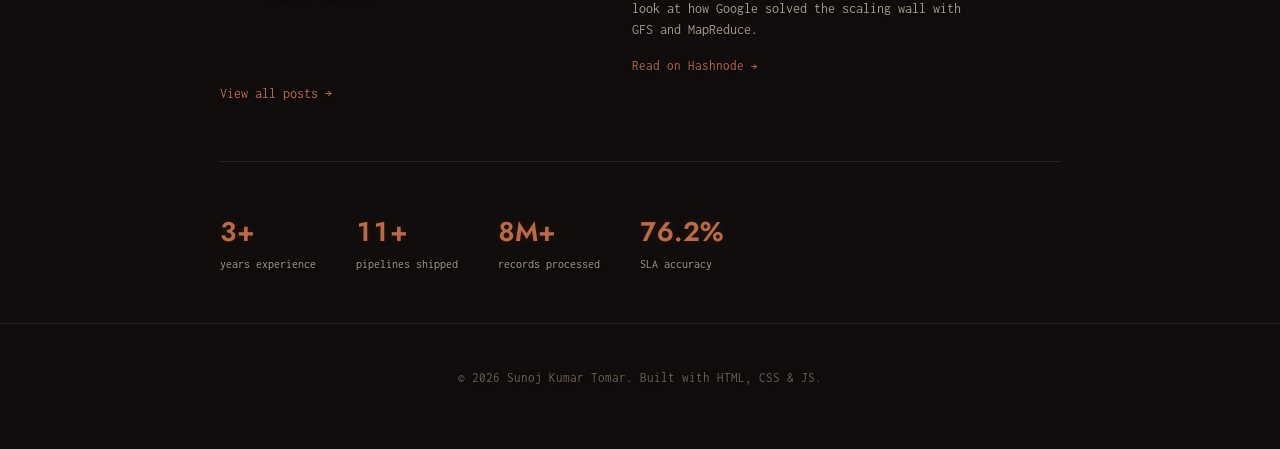
==== commit 33a1a5ba: "Add a display typeface: Jost, paired with Inconsolata for body/mono Took inspiration from Figma's mi" ====
--- a/about.html
+++ b/about.html
@@ -6,6 +6,9 @@
 <title>About — Sunoj Kumar Tomar</title>
 <meta name="description" content="About Sunoj Kumar Tomar — Data Engineer background, focus areas, and education.">
 <link rel="icon" href="data:image/svg+xml,<svg xmlns=%22http://www.w3.org/2000/svg%22 viewBox=%220 0 100 100%22><text y=%22.9em%22 font-size=%2290%22>💻</text></svg>">
+<link rel="preconnect" href="https://fonts.googleapis.com">
+<link rel="preconnect" href="https://fonts.gstatic.com" crossorigin>
+<link href="https://fonts.googleapis.com/css2?family=Jost:ital,wght@0,400;0,500;0,600;0,700;1,400;1,500&family=Inconsolata:wght@400;500;600;700&display=swap" rel="stylesheet">
 <link rel="stylesheet" href="styles.css">
 </head>
 <body>
--- a/styles.css
+++ b/styles.css
@@ -1,22 +1,24 @@
 /* ===================================================
    Sunoj Kumar Tomar — Portfolio
-   True monochrome + a single accent. Text-only. Artisanal minimal.
+   Warm ink + a single terracotta accent. Text-only. Artisanal minimal.
+   Motion throughout is deliberately quiet — small movements, soft glows.
    =================================================== */
 
 :root {
-  --bg: #0a0a0b;
-  --border: #262626;
-
-  --text: #f4f4f5;
-  --text-dim: #a1a1aa;
-  --text-faint: #6b6b70;
-
-  --accent: #d9a441;
-  --accent-bright: #f0c274;
-  --accent-dim: #8a6a2c;
+  --bg: #100d0c;
+  --border: #2b2420;
+
+  --text: #f2ece4;
+  --text-dim: #a89a8c;
+  --text-faint: #6f6255;
+
+  --accent: #bc6a45;
+  --accent-bright: #d98a5f;
+  --accent-dim: #7a4530;
 
   --max-width: 880px;
-  --mono: "SF Mono", "Fira Code", "JetBrains Mono", Consolas, "Courier New", monospace;
+  --mono: "Inconsolata", "SF Mono", "Fira Code", "JetBrains Mono", Consolas, "Courier New", monospace;
+  --display: "Jost", "Futura", "Century Gothic", var(--mono);
 }
 
 * { box-sizing: border-box; }
@@ -43,7 +45,7 @@
 
 a { color: inherit; text-decoration: none; }
 
-::selection { background: rgba(217, 164, 65, 0.3); color: var(--accent-bright); }
+::selection { background: rgba(188, 106, 69, 0.3); color: var(--accent-bright); }
 
 .accent { color: var(--accent); }
 
@@ -66,12 +68,12 @@
   z-index: 1;
   background: linear-gradient(
     to right,
-    rgba(10, 10, 11, 0.4) 0%,
-    rgba(10, 10, 11, 0.4) calc(50% - 500px),
-    rgba(10, 10, 11, 0.94) calc(50% - 460px),
-    rgba(10, 10, 11, 0.94) calc(50% + 460px),
-    rgba(10, 10, 11, 0.4) calc(50% + 500px),
-    rgba(10, 10, 11, 0.4) 100%
+    rgba(16, 13, 12, 0.4) 0%,
+    rgba(16, 13, 12, 0.4) calc(50% - 500px),
+    rgba(16, 13, 12, 0.94) calc(50% - 460px),
+    rgba(16, 13, 12, 0.94) calc(50% + 460px),
+    rgba(16, 13, 12, 0.4) calc(50% + 500px),
+    rgba(16, 13, 12, 0.4) 100%
   );
   pointer-events: none;
 }
@@ -84,7 +86,7 @@
   position: sticky;
   top: 0;
   z-index: 50;
-  background: rgba(10, 10, 11, 0.92);
+  background: rgba(16, 13, 12, 0.92);
   backdrop-filter: blur(8px);
   border-bottom: 1px solid var(--border);
 }
@@ -98,8 +100,8 @@
   width: 140px;
   height: 1px;
   background: linear-gradient(90deg, transparent, var(--accent), transparent);
-  animation: nav-scan 7s linear infinite;
-  opacity: 0.7;
+  animation: nav-scan 11s linear infinite;
+  opacity: 0.35;
 }
 
 @keyframes nav-scan {
@@ -125,7 +127,7 @@
   transition: text-shadow 0.2s ease;
 }
 
-.logo:hover { text-shadow: 0 0 12px rgba(217, 164, 65, 0.55); }
+.logo:hover { text-shadow: 0 0 6px rgba(188, 106, 69, 0.3); }
 
 .tabs {
   display: flex;
@@ -172,7 +174,7 @@
 .tab:hover,
 .tab:focus-visible {
   color: var(--text);
-  text-shadow: 0 0 10px rgba(217, 164, 65, 0.35);
+  text-shadow: 0 0 5px rgba(188, 106, 69, 0.2);
 }
 
 .tab:hover::before,
@@ -187,7 +189,7 @@
 
 .tab.active {
   color: var(--accent);
-  text-shadow: 0 0 8px rgba(217, 164, 65, 0.3);
+  text-shadow: 0 0 4px rgba(188, 106, 69, 0.18);
 }
 
 .nav-resume {
@@ -215,7 +217,7 @@
 .nav-resume:hover,
 .nav-resume:focus-visible {
   color: var(--accent-bright);
-  text-shadow: 0 0 10px rgba(217, 164, 65, 0.45);
+  text-shadow: 0 0 5px rgba(188, 106, 69, 0.25);
 }
 
 .nav-resume:hover::after,
@@ -247,7 +249,7 @@
   top: 100%;
   left: 0;
   right: 0;
-  background: rgba(10, 10, 11, 0.97);
+  background: rgba(16, 13, 12, 0.97);
   backdrop-filter: blur(8px);
   border-bottom: 1px solid var(--border);
   flex-direction: column;
@@ -288,6 +290,8 @@
    by script.js right before the reveal starts, so a slow/blocked/failed
    script never leaves real content faded out. */
 .hero-role {
+  font-family: var(--display);
+  font-weight: 500;
   margin: 14px 0 0;
   font-size: clamp(15px, 2.4vw, 19px);
   color: var(--text-dim);
@@ -298,7 +302,7 @@
               transform 0.8s cubic-bezier(0.22, 0.8, 0.2, 1);
 }
 
-.hero-role.js-anim { opacity: 0; filter: blur(8px); transform: translateY(10px); }
+.hero-role.js-anim { opacity: 0; filter: blur(4px); transform: translateY(6px); }
 
 .hero-quote {
   margin: 30px 0 0;
@@ -311,7 +315,7 @@
               transform 0.8s cubic-bezier(0.22, 0.8, 0.2, 1);
 }
 
-.hero-quote.js-anim { opacity: 0; filter: blur(8px); transform: translateY(10px); }
+.hero-quote.js-anim { opacity: 0; filter: blur(4px); transform: translateY(6px); }
 
 .quote-attr {
   display: block;
@@ -334,7 +338,7 @@
               transform 0.8s cubic-bezier(0.22, 0.8, 0.2, 1);
 }
 
-.social-row.js-anim { opacity: 0; filter: blur(8px); transform: translateY(10px); }
+.social-row.js-anim { opacity: 0; filter: blur(4px); transform: translateY(6px); }
 
 .social-icon {
   color: var(--text-faint);
@@ -346,8 +350,8 @@
 .social-icon:hover,
 .social-icon:focus-visible {
   color: var(--accent);
-  filter: drop-shadow(0 0 6px rgba(217, 164, 65, 0.5));
-  transform: translateY(-2px);
+  filter: drop-shadow(0 0 3px rgba(188, 106, 69, 0.3));
+  transform: translateY(-1px);
 }
 
 .section { padding: 48px 0; border-top: 1px solid var(--border); }
@@ -360,8 +364,9 @@
 .page-head { padding: 56px 0 8px; }
 
 .page-title {
-  font-size: clamp(24px, 3.6vw, 30px);
-  font-weight: 700;
+  font-family: var(--display);
+  font-size: clamp(26px, 3.8vw, 32px);
+  font-weight: 600;
   color: var(--text);
   margin: 0;
   letter-spacing: -0.01em;
@@ -382,14 +387,15 @@
   transition-delay: var(--delay, 0s);
 }
 
-.stat.js-anim { opacity: 0; filter: blur(6px); transform: translateY(12px); }
+.stat.js-anim { opacity: 0; filter: blur(3px); transform: translateY(7px); }
 
 .stat-num {
-  font-size: 26px;
-  font-weight: 700;
+  font-family: var(--display);
+  font-size: 27px;
+  font-weight: 600;
   color: var(--accent);
   font-variant-numeric: tabular-nums;
-  text-shadow: 0 0 16px rgba(217, 164, 65, 0.25);
+  text-shadow: 0 0 8px rgba(188, 106, 69, 0.15);
 }
 
 .stat-label {
@@ -448,11 +454,12 @@
 /* A large statement that pulls into focus, line by line — blur and lift,
    not code syntax. This is the page's centerpiece, so it gets real weight. */
 .about-statement {
+  font-family: var(--display);
   margin: 0;
   max-width: 740px;
-  font-size: clamp(26px, 4.4vw, 42px);
-  font-weight: 700;
-  line-height: 1.35;
+  font-size: clamp(28px, 4.6vw, 44px);
+  font-weight: 600;
+  line-height: 1.3;
   letter-spacing: -0.01em;
   color: var(--text);
 }
@@ -465,7 +472,7 @@
   transition-delay: var(--delay, 0s);
 }
 
-.reveal-line.js-anim { opacity: 0; filter: blur(10px); transform: translateY(18px); }
+.reveal-line.js-anim { opacity: 0; filter: blur(5px); transform: translateY(10px); }
 
 /* Facts read like a gallery wall label, not a data structure. */
 .facts-grid {
@@ -481,7 +488,7 @@
   transition-delay: var(--delay, 0s);
 }
 
-.fact.js-anim { opacity: 0; filter: blur(6px); transform: translateY(12px); }
+.fact.js-anim { opacity: 0; filter: blur(3px); transform: translateY(7px); }
 
 .fact-label {
   margin: 0 0 6px;
@@ -545,8 +552,10 @@
 }
 
 .quote-slide p {
+  font-family: var(--display);
   margin: 0 0 10px;
-  font-size: clamp(17px, 2.6vw, 22px);
+  font-size: clamp(18px, 2.8vw, 24px);
+  font-weight: 400;
   font-style: italic;
   line-height: 1.5;
   color: var(--text);
@@ -581,7 +590,7 @@
 
 .quote-dot:hover { background: var(--text-dim); }
 
-.quote-dot.active { background: var(--accent); transform: scale(1.3); }
+.quote-dot.active { background: var(--accent); transform: scale(1.15); }
 
 /* ---------------- BLOG STRIP ---------------- */
 /* A horizontally scrollable row of post previews — drag/swipe/wheel, with
@@ -671,11 +680,11 @@
   transition-delay: var(--delay, 0s);
 }
 
-.skill-item.js-anim { opacity: 0; transform: translateY(7px); }
+.skill-item.js-anim { opacity: 0; transform: translateY(4px); }
 
 .skill-item:hover {
   color: var(--accent);
-  text-shadow: 0 0 10px rgba(217, 164, 65, 0.45);
+  text-shadow: 0 0 5px rgba(188, 106, 69, 0.25);
 }
 
 /* ---------------- EXPERIENCE ---------------- */
@@ -695,7 +704,7 @@
   transition-delay: var(--delay, 0s);
 }
 
-.job.js-anim { opacity: 0; filter: blur(8px); transform: translateY(16px); }
+.job.js-anim { opacity: 0; filter: blur(4px); transform: translateY(9px); }
 
 .job::before {
   content: "";
@@ -706,7 +715,7 @@
   height: 10px;
   border-radius: 50%;
   background: var(--accent);
-  box-shadow: 0 0 0 3px var(--bg), 0 0 8px rgba(217, 164, 65, 0.6);
+  box-shadow: 0 0 0 3px var(--bg), 0 0 4px rgba(188, 106, 69, 0.4);
 }
 
 .timeline.in-view .job::before {
@@ -715,9 +724,9 @@
 }
 
 @keyframes job-pulse {
-  0% { box-shadow: 0 0 0 3px var(--bg), 0 0 0 rgba(217, 164, 65, 0); }
-  40% { box-shadow: 0 0 0 3px var(--bg), 0 0 18px rgba(217, 164, 65, 0.9); }
-  100% { box-shadow: 0 0 0 3px var(--bg), 0 0 8px rgba(217, 164, 65, 0.6); }
+  0% { box-shadow: 0 0 0 3px var(--bg), 0 0 0 rgba(188, 106, 69, 0); }
+  40% { box-shadow: 0 0 0 3px var(--bg), 0 0 9px rgba(188, 106, 69, 0.55); }
+  100% { box-shadow: 0 0 0 3px var(--bg), 0 0 4px rgba(188, 106, 69, 0.4); }
 }
 
 .job-head {
@@ -728,7 +737,7 @@
   gap: 8px;
 }
 
-.job-head h3 { margin: 0; font-size: 16px; color: var(--text); }
+.job-head h3 { font-family: var(--display); font-weight: 600; margin: 0; font-size: 17px; color: var(--text); }
 
 .job-date {
   font-size: 12.5px;
@@ -775,7 +784,7 @@
   margin-bottom: 2px;
 }
 
-.project-head h3 { margin: 0; font-size: 16px; color: var(--text); }
+.project-head h3 { font-family: var(--display); font-weight: 600; margin: 0; font-size: 17px; color: var(--text); }
 
 .project-date {
   font-size: 12px;
@@ -813,18 +822,18 @@
   transition-delay: var(--delay, 0s);
 }
 
-.blog-post.js-anim { opacity: 0; filter: blur(8px); transform: translateY(14px); }
+.blog-post.js-anim { opacity: 0; filter: blur(4px); transform: translateY(8px); }
 
 .blog-post:last-child { border-bottom: none; padding-bottom: 0; }
 
-.blog-title { margin: 0 0 6px; font-size: 16px; }
+.blog-title { font-family: var(--display); font-weight: 600; margin: 0 0 6px; font-size: 17px; }
 
 .blog-title a {
   color: var(--text);
   transition: color 0.15s ease, text-shadow 0.15s ease;
 }
 
-.blog-title a:hover { color: var(--accent-bright); text-shadow: 0 0 10px rgba(217, 164, 65, 0.4); }
+.blog-title a:hover { color: var(--accent-bright); text-shadow: 0 0 5px rgba(188, 106, 69, 0.22); }
 
 .blog-date {
   font-size: 12px;
@@ -855,7 +864,7 @@
   transition: color 0.15s ease, text-shadow 0.15s ease;
 }
 
-.blog-link:hover { color: var(--accent-bright); text-shadow: 0 0 10px rgba(217, 164, 65, 0.4); }
+.blog-link:hover { color: var(--accent-bright); text-shadow: 0 0 5px rgba(188, 106, 69, 0.22); }
 
 /* ---------------- TAKES ---------------- */
 .takes-list {
@@ -873,7 +882,7 @@
   transition-delay: var(--delay, 0s);
 }
 
-.take.js-anim { opacity: 0; filter: blur(8px); transform: translateY(14px); }
+.take.js-anim { opacity: 0; filter: blur(4px); transform: translateY(8px); }
 
 .take:last-child { border-bottom: none; padding-bottom: 0; }
 
@@ -902,7 +911,7 @@
   position: relative;
   padding: 30px 34px;
   max-width: 620px;
-  border: 1px solid rgba(244, 244, 245, 0.09);
+  border: 1px solid rgba(242, 236, 228, 0.09);
   box-shadow: inset 0 0 40px rgba(0, 0, 0, 0.5);
   border-radius: 2px;
 }
@@ -948,11 +957,11 @@
   transition-delay: var(--delay, 0s);
 }
 
-.contact-item.js-anim { opacity: 0; filter: blur(6px); transform: translateY(10px); }
+.contact-item.js-anim { opacity: 0; filter: blur(3px); transform: translateY(6px); }
 
 .contact-item:last-child { border-bottom: none; }
 
-a.contact-item:hover { color: var(--accent-bright); text-shadow: 0 0 10px rgba(217, 164, 65, 0.4); }
+a.contact-item:hover { color: var(--accent-bright); text-shadow: 0 0 5px rgba(188, 106, 69, 0.22); }
 
 .contact-item.static { cursor: default; }
 
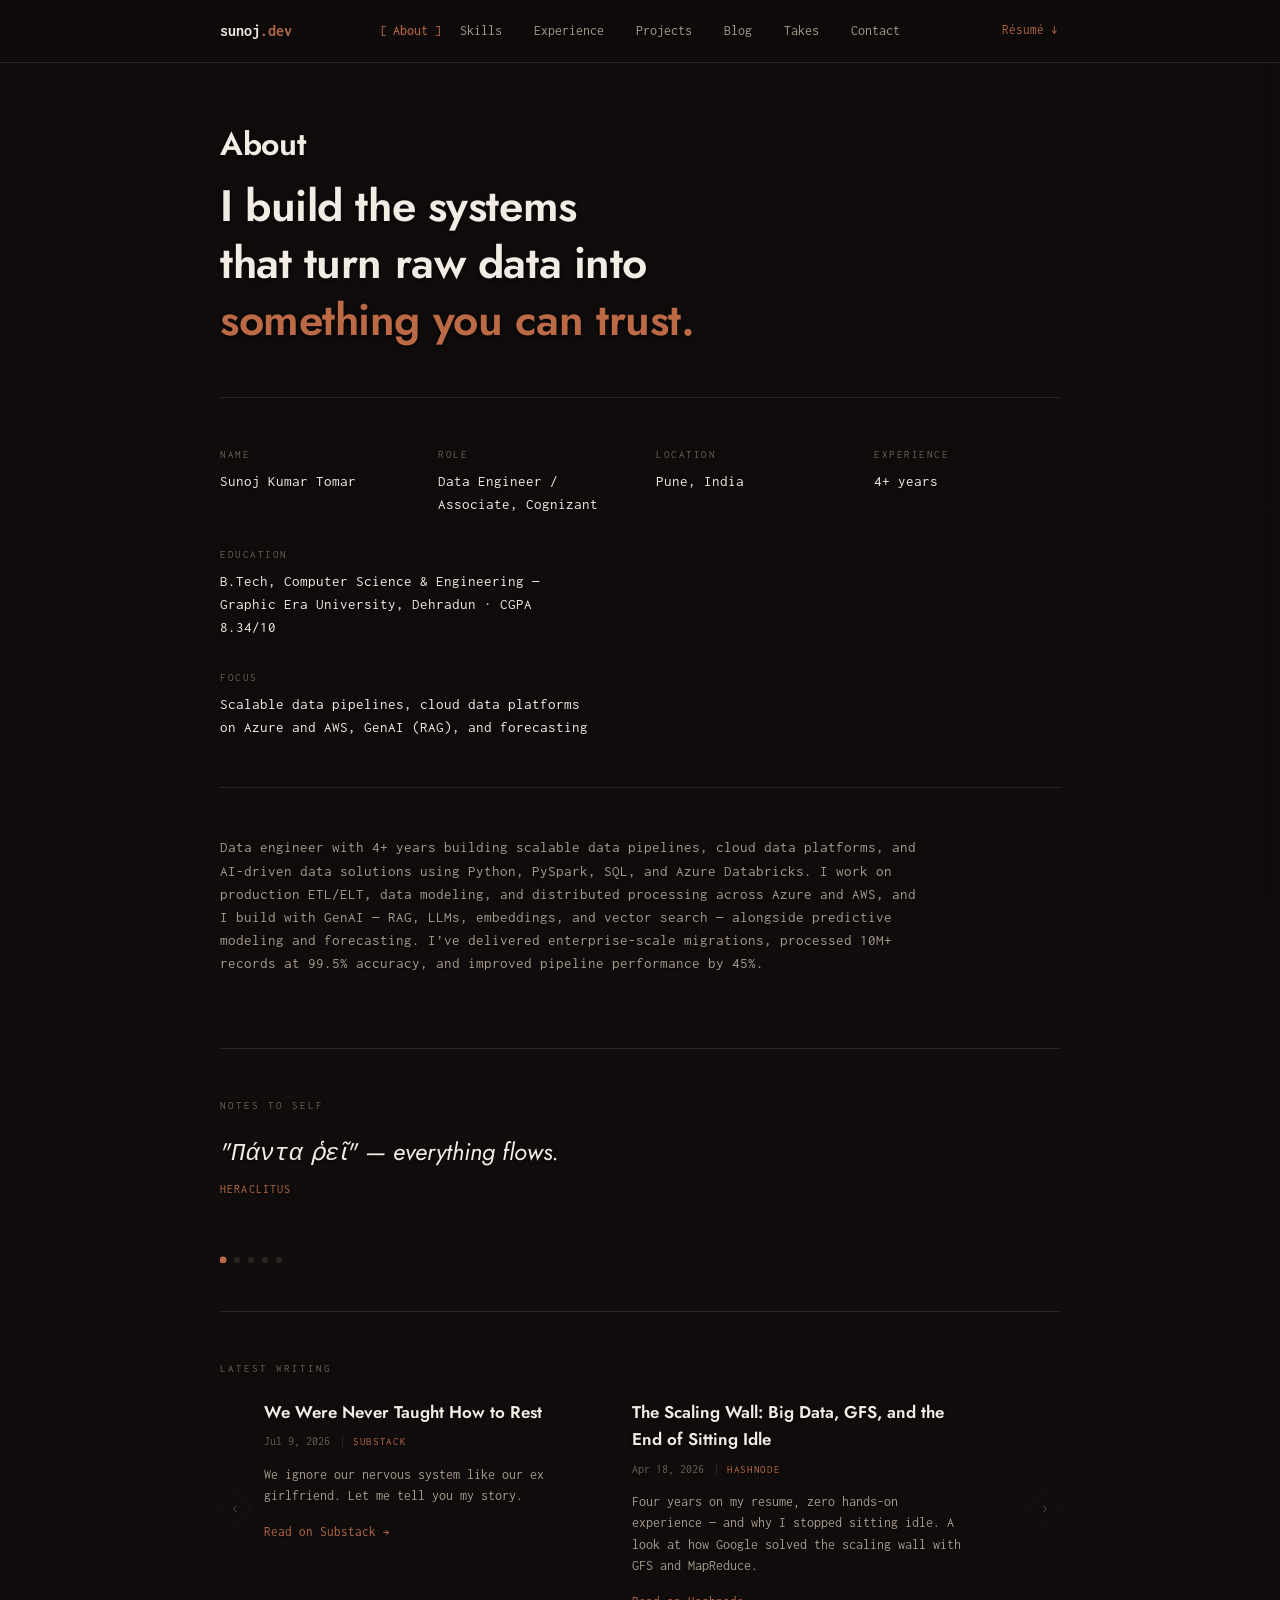
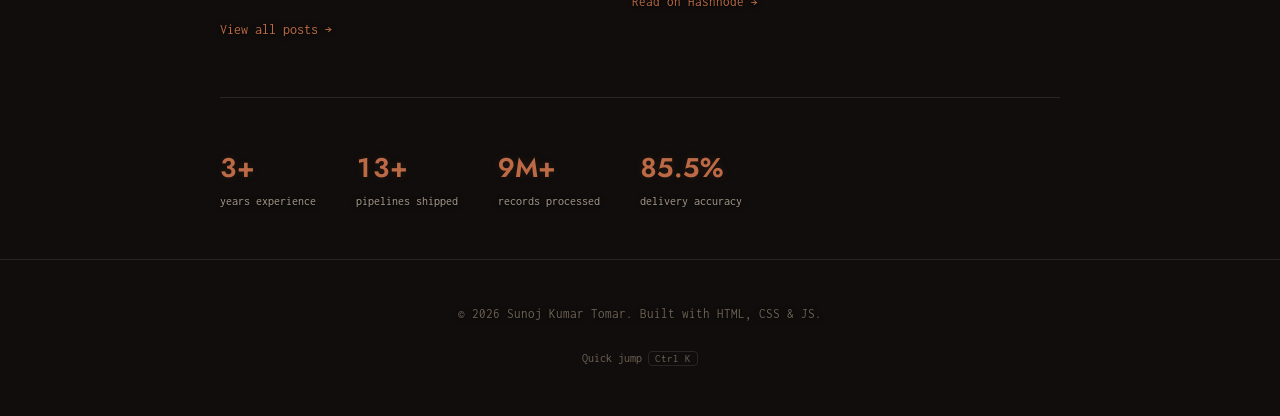
==== commit e88d5a99: "Update content to the new CV; add interactive features Content (source of truth: the new CV) - Exper" ====
--- a/about.html
+++ b/about.html
@@ -4,7 +4,7 @@
 <meta charset="UTF-8">
 <meta name="viewport" content="width=device-width, initial-scale=1.0">
 <title>About — Sunoj Kumar Tomar</title>
-<meta name="description" content="About Sunoj Kumar Tomar — Data Engineer background, focus areas, and education.">
+<meta name="description" content="About Sunoj Kumar Tomar — a Pune-based Data Engineer with 4+ years building data pipelines, cloud data platforms, and GenAI solutions on Azure and AWS.">
 <link rel="icon" href="data:image/svg+xml,<svg xmlns=%22http://www.w3.org/2000/svg%22 viewBox=%220 0 100 100%22><text y=%22.9em%22 font-size=%2290%22>💻</text></svg>">
 <link rel="preconnect" href="https://fonts.googleapis.com">
 <link rel="preconnect" href="https://fonts.gstatic.com" crossorigin>
@@ -57,46 +57,36 @@
       </div>
       <div class="fact">
         <p class="fact-label">Role</p>
-        <p class="fact-value">Data Engineer</p>
+        <p class="fact-value">Data Engineer / Associate, Cognizant</p>
       </div>
       <div class="fact">
         <p class="fact-label">Location</p>
-        <p class="fact-value">Gurugram, India</p>
+        <p class="fact-value">Pune, India</p>
       </div>
       <div class="fact">
         <p class="fact-label">Experience</p>
         <p class="fact-value">4+ years</p>
       </div>
-      <div class="fact">
+      <div class="fact fact-wide">
         <p class="fact-label">Education</p>
-        <p class="fact-value">B.Tech, Computer Science — Graphic Era University</p>
-      </div>
-      <div class="fact">
-        <p class="fact-label">Languages</p>
-        <p class="fact-value">English, Hindi</p>
+        <p class="fact-value">B.Tech, Computer Science &amp; Engineering — Graphic Era University, Dehradun · CGPA 8.34/10</p>
       </div>
       <div class="fact fact-wide">
         <p class="fact-label">Focus</p>
-        <p class="fact-value">ETL/ELT pipelines, Data warehousing, Automation, LLM integration</p>
+        <p class="fact-value">Scalable data pipelines, cloud data platforms on Azure and AWS, GenAI (RAG), and forecasting</p>
       </div>
     </div>
   </section>
 
   <section class="section">
     <p class="about-text">
-      I design and operate scalable data pipelines, automation workflows, and AI-driven solutions
-      using Python, SQL, PySpark, Apache Spark and Databricks. My work spans ETL/ELT framework
-      development, data migration, data warehousing on Delta Lake, data modeling, and data
-      governance across enterprise environments — plus distributed stream processing with Apache
-      Kafka and Spark Streaming alongside large-scale batch processing. I have a strong software
-      engineering foundation in CI/CD pipelines, Git, and test-driven development.
+      Data engineer with 4+ years building scalable data pipelines, cloud data platforms, and
+      AI-driven data solutions using Python, PySpark, SQL, and Azure Databricks. I work on production
+      ETL/ELT, data modeling, and distributed processing across Azure and AWS, and I build with GenAI —
+      RAG, LLMs, embeddings, and vector search — alongside predictive modeling and forecasting.
+      I&rsquo;ve delivered enterprise-scale migrations, processed 10M+ records at 99.5% accuracy, and
+      improved pipeline performance by 45%.
     </p>
-    <div class="achievement">
-      <span class="badge">🏆</span>
-      <p>Recognized as <strong>"Most Consistent Performer"</strong> at Cognizant for sustained excellence
-      in delivering production-grade data engineering solutions — 99.5% SLA compliance, zero critical
-      pipeline failures across quarterly review cycles.</p>
-    </div>
   </section>
 
   <!-- ============ QUOTES — auto-sliding, one at a time ============ -->
@@ -172,7 +162,7 @@
       <div class="stat"><span class="stat-num" data-count="4" data-suffix="+">4+</span><span class="stat-label">years experience</span></div>
       <div class="stat"><span class="stat-num" data-count="15" data-suffix="+">15+</span><span class="stat-label">pipelines shipped</span></div>
       <div class="stat"><span class="stat-num" data-count="10" data-suffix="M+">10M+</span><span class="stat-label">records processed</span></div>
-      <div class="stat"><span class="stat-num" data-count="99.5" data-suffix="%">99.5%</span><span class="stat-label">SLA accuracy</span></div>
+      <div class="stat"><span class="stat-num" data-count="99.5" data-suffix="%">99.5%</span><span class="stat-label">delivery accuracy</span></div>
     </div>
   </section>
 
--- a/styles.css
+++ b/styles.css
@@ -512,18 +512,6 @@
   font-size: 14.5px;
 }
 
-.achievement {
-  display: flex;
-  gap: 10px;
-  align-items: flex-start;
-  border-top: 1px solid var(--border);
-  padding-top: 18px;
-}
-
-.achievement p { margin: 0; color: var(--text-dim); font-size: 14px; }
-.achievement strong { color: var(--text); }
-.badge { font-size: 16px; line-height: 1.4; }
-
 .mini-label {
   margin: 0 0 20px;
   font-size: 11px;
@@ -531,6 +519,19 @@
   text-transform: uppercase;
   letter-spacing: 0.18em;
 }
+
+/* A small numbered eyebrow above each entry in a list — Experience, Projects,
+   Blog — inspired by the "01 / project name" convention common to case-study
+   portfolios. Just a quiet count, not a page number or a replacement image. */
+.entry-num {
+  margin: 0 0 10px;
+  font-size: 11px;
+  font-weight: 600;
+  color: var(--accent);
+  letter-spacing: 0.14em;
+}
+
+.entry-num::after { content: " /"; color: var(--text-faint); font-weight: 400; }
 
 /* ---------------- QUOTE SLIDER ---------------- */
 /* One quote at a time, sliding — auto-advances, pauses on hover/focus,
@@ -691,7 +692,7 @@
 .timeline {
   display: flex;
   flex-direction: column;
-  gap: 36px;
+  gap: 52px;
 }
 
 .job {
@@ -766,7 +767,7 @@
 .projects-list {
   display: flex;
   flex-direction: column;
-  gap: 32px;
+  gap: 48px;
 }
 
 .project {
@@ -810,7 +811,7 @@
 .blog-list {
   display: flex;
   flex-direction: column;
-  gap: 32px;
+  gap: 48px;
 }
 
 .blog-post {
@@ -902,43 +903,35 @@
   max-width: 620px;
 }
 
-/* ---------------- CONTACT — vintage telegram ---------------- */
-/* A double-ruled frame, all-caps teletype voice, STOP for punctuation —
-   the message types itself out the first time it scrolls into view. */
-/* A soft single rule, not a hard-edged box — it should read as a faint
-   watermark of a frame, not a card sitting on top of the page. */
-.telegram {
-  position: relative;
-  padding: 30px 34px;
-  max-width: 620px;
-  border: 1px solid rgba(242, 236, 228, 0.09);
-  box-shadow: inset 0 0 40px rgba(0, 0, 0, 0.5);
-  border-radius: 2px;
-}
-
-.telegram-label {
-  margin: 0 0 18px;
-  font-size: 11px;
-  letter-spacing: 0.3em;
+/* ---------------- CONTACT ---------------- */
+/* One clear sentence of intent, one unmistakable primary action (email),
+   everything else secondary — hierarchy over novelty. */
+.contact-primary {
+  display: inline-flex;
+  align-items: baseline;
+  gap: 12px;
+  font-family: var(--display);
+  font-weight: 600;
+  font-size: clamp(22px, 4vw, 34px);
+  color: var(--text);
+  border-bottom: 1px solid var(--border);
+  padding-bottom: 10px;
+  transition: color 0.2s ease, border-color 0.2s ease;
+}
+
+.contact-primary-arrow {
+  font-family: var(--mono);
   color: var(--accent);
-  text-align: center;
-}
-
-.telegram-body {
-  margin: 0;
-  font-size: 14px;
-  line-height: 1.9;
-  letter-spacing: 0.02em;
-  text-transform: uppercase;
-  color: var(--text-dim);
-}
-
-.telegram-cursor {
-  color: var(--accent);
-  animation: telegram-blink 1s step-end infinite;
-}
-
-@keyframes telegram-blink { 50% { opacity: 0; } }
+  font-size: 0.6em;
+  transition: transform 0.2s ease;
+}
+
+.contact-primary:hover {
+  color: var(--accent-bright);
+  border-color: var(--accent-dim);
+}
+
+.contact-primary:hover .contact-primary-arrow { transform: translateX(4px); }
 
 .contact-list {
   display: flex;
@@ -970,13 +963,311 @@
   min-width: 70px;
 }
 
-@media (max-width: 500px) {
-  .telegram { padding: 24px 20px; }
-}
-
 @media (prefers-reduced-motion: reduce) {
   .timeline.in-view .job::before { animation: none; }
-  .telegram-cursor { animation: none; }
+}
+
+/* ---------------- INTERACTIVE PIECES ---------------- */
+/* Everything below is optional enhancement: with scripting off the pages
+   read exactly the same, just without the clickable extras. */
+
+:focus-visible { outline: 1px solid var(--accent); outline-offset: 3px; }
+
+.job, .project { scroll-margin-top: 96px; }
+
+/* Skills: skills the CV backs with a real project or role are clickable
+   and show where they were used. */
+button.skill-item {
+  background: none;
+  border: 0;
+  padding: 0;
+  margin: 0;
+  font: inherit;
+  color: inherit;
+  text-shadow: inherit;
+  text-align: inherit;
+  cursor: default;
+}
+
+.skill-item.has-ev {
+  cursor: pointer;
+  text-decoration: underline dotted;
+  text-decoration-color: var(--accent-dim);
+  text-underline-offset: 5px;
+}
+
+.skill-item.has-ev:hover,
+.skill-item.has-ev[aria-pressed="true"] {
+  color: var(--accent-bright);
+  text-decoration-color: var(--accent);
+}
+
+.skill-evidence {
+  margin: 0 0 30px;
+  padding: 12px 0 12px 16px;
+  min-height: 3.6em;
+  border-left: 2px solid var(--border);
+  font-size: 13.5px;
+  color: var(--text-dim);
+  transition: border-color 0.25s ease;
+}
+
+.skill-evidence.active { border-left-color: var(--accent); }
+
+.ev-skill {
+  display: block;
+  margin-bottom: 4px;
+  font-family: var(--display);
+  font-weight: 600;
+  font-size: 16px;
+  color: var(--accent-bright);
+}
+
+.skill-evidence a {
+  display: inline-block;
+  margin: 2px 18px 2px 0;
+  color: var(--text);
+  border-bottom: 1px solid var(--accent-dim);
+  transition: color 0.15s ease, border-color 0.15s ease;
+}
+
+.skill-evidence a:hover { color: var(--accent-bright); border-color: var(--accent); }
+.ev-where { color: var(--text-faint); font-size: 11px; text-transform: uppercase; letter-spacing: 0.1em; margin-right: 6px; }
+
+/* Projects: a clickable walkthrough of how each project works. */
+.flow { margin: 26px 0 4px; }
+
+.flow-label {
+  display: flex;
+  align-items: center;
+  gap: 16px;
+  margin: 0 0 14px;
+  font-size: 11px;
+  color: var(--text-faint);
+  text-transform: uppercase;
+  letter-spacing: 0.18em;
+}
+
+.flow-play {
+  background: none;
+  border: 0;
+  padding: 0;
+  font: inherit;
+  letter-spacing: inherit;
+  text-transform: inherit;
+  color: var(--accent);
+  cursor: pointer;
+  transition: color 0.15s ease;
+}
+
+.flow-play:hover { color: var(--accent-bright); }
+
+.flow-steps {
+  display: flex;
+  flex-wrap: wrap;
+  align-items: center;
+  gap: 10px 0;
+  margin: 0;
+  padding: 0;
+  list-style: none;
+}
+
+.flow-steps li { display: flex; align-items: center; }
+
+.flow-steps li:not(:last-child)::after {
+  content: "";
+  width: 22px;
+  height: 1px;
+  margin: 0 6px;
+  background: var(--border);
+  transition: background 0.3s ease;
+}
+
+.flow-steps li.done:not(:last-child)::after { background: var(--accent-dim); }
+
+.flow-step {
+  background: none;
+  border: 1px solid var(--border);
+  border-radius: 999px;
+  padding: 6px 14px;
+  font: inherit;
+  font-size: 13px;
+  color: var(--text-dim);
+  cursor: pointer;
+  transition: color 0.15s ease, border-color 0.2s ease, background 0.2s ease;
+}
+
+.flow-step:hover { color: var(--text); border-color: var(--text-faint); }
+
+.flow-step.active {
+  color: var(--accent-bright);
+  border-color: var(--accent-dim);
+  background: rgba(188, 106, 69, 0.09);
+}
+
+.flow-detail {
+  max-width: 620px;
+  min-height: 4.2em;
+  margin: 16px 0 0;
+  padding-left: 14px;
+  border-left: 2px solid var(--accent-dim);
+  font-size: 13.5px;
+  color: var(--text-dim);
+}
+
+/* Contact: copy the email in one click. */
+.contact-primary-row {
+  display: flex;
+  flex-wrap: wrap;
+  align-items: baseline;
+  gap: 14px 22px;
+}
+
+.copy-btn {
+  background: none;
+  border: 1px solid var(--border);
+  border-radius: 999px;
+  padding: 5px 16px;
+  font: inherit;
+  font-size: 12.5px;
+  color: var(--text-dim);
+  cursor: pointer;
+  transition: color 0.15s ease, border-color 0.2s ease;
+}
+
+.copy-btn:hover { color: var(--text); border-color: var(--text-faint); }
+.copy-btn.copied { color: var(--accent-bright); border-color: var(--accent-dim); }
+
+/* Quick-jump palette (Cmd/Ctrl + K) and its footer hint. */
+.palette {
+  position: fixed;
+  inset: 0;
+  z-index: 200;
+  display: flex;
+  align-items: flex-start;
+  justify-content: center;
+  padding: 14vh 16px 0;
+  background: rgba(16, 13, 12, 0.78);
+  backdrop-filter: blur(6px);
+}
+
+.palette[hidden] { display: none; }
+
+.palette-panel {
+  width: 100%;
+  max-width: 520px;
+  overflow: hidden;
+  background: #181310;
+  border: 1px solid var(--border);
+  border-radius: 8px;
+  box-shadow: 0 24px 60px rgba(0, 0, 0, 0.5);
+}
+
+.palette-input {
+  width: 100%;
+  padding: 16px 18px;
+  background: none;
+  border: 0;
+  border-bottom: 1px solid var(--border);
+  outline: none;
+  font: inherit;
+  font-size: 16px;
+  color: var(--text);
+}
+
+.palette-input::placeholder { color: var(--text-faint); }
+
+.palette-list {
+  max-height: 50vh;
+  margin: 0;
+  padding: 6px;
+  overflow-y: auto;
+  list-style: none;
+}
+
+.palette-item {
+  display: flex;
+  justify-content: space-between;
+  gap: 12px;
+  padding: 10px 12px;
+  border-radius: 6px;
+  font-size: 14px;
+  color: var(--text-dim);
+  cursor: pointer;
+}
+
+.palette-item[aria-selected="true"] { background: rgba(188, 106, 69, 0.13); color: var(--text); }
+
+.palette-tag { color: var(--text-faint); font-size: 11px; text-transform: uppercase; letter-spacing: 0.1em; }
+.palette-empty { padding: 14px 12px; font-size: 13px; color: var(--text-faint); }
+
+.palette-foot {
+  display: flex;
+  gap: 18px;
+  margin: 0;
+  padding: 10px 16px;
+  border-top: 1px solid var(--border);
+  font-size: 11px;
+  color: var(--text-faint);
+}
+
+.palette-hint {
+  margin-top: 12px;
+  padding: 0;
+  background: none;
+  border: 0;
+  font: inherit;
+  font-size: 12px;
+  color: var(--text-faint);
+  cursor: pointer;
+  transition: color 0.15s ease;
+}
+
+.palette-hint:hover { color: var(--accent-bright); }
+
+.palette-hint kbd,
+.palette-foot kbd {
+  padding: 1px 6px;
+  border: 1px solid var(--border);
+  border-radius: 4px;
+  font-family: var(--mono);
+  font-size: 11px;
+}
+
+.toast {
+  position: fixed;
+  bottom: 28px;
+  left: 50%;
+  z-index: 300;
+  padding: 9px 18px;
+  background: #181310;
+  border: 1px solid var(--accent-dim);
+  border-radius: 999px;
+  font-size: 13px;
+  color: var(--accent-bright);
+  opacity: 0;
+  transform: translate(-50%, 8px);
+  pointer-events: none;
+  transition: opacity 0.2s ease, transform 0.2s ease;
+}
+
+.toast.show { opacity: 1; transform: translate(-50%, 0); }
+
+@media (max-width: 700px) {
+  /* Steps wrap onto several rows on a phone, which would leave connector
+     lines dangling at the end of each row — use plain spacing instead. */
+  .flow-steps { gap: 10px 8px; }
+  .flow-steps li:not(:last-child)::after { display: none; }
+  .palette { padding-top: 10vh; }
+}
+
+/* Key hints mean nothing on touch screens. */
+@media (hover: none) {
+  .palette-foot { display: none; }
+}
+
+@media (prefers-reduced-motion: reduce) {
+  .toast, .flow-steps li::after, .skill-evidence { transition: none; }
 }
 
 /* ---------------- FOOTER ---------------- */
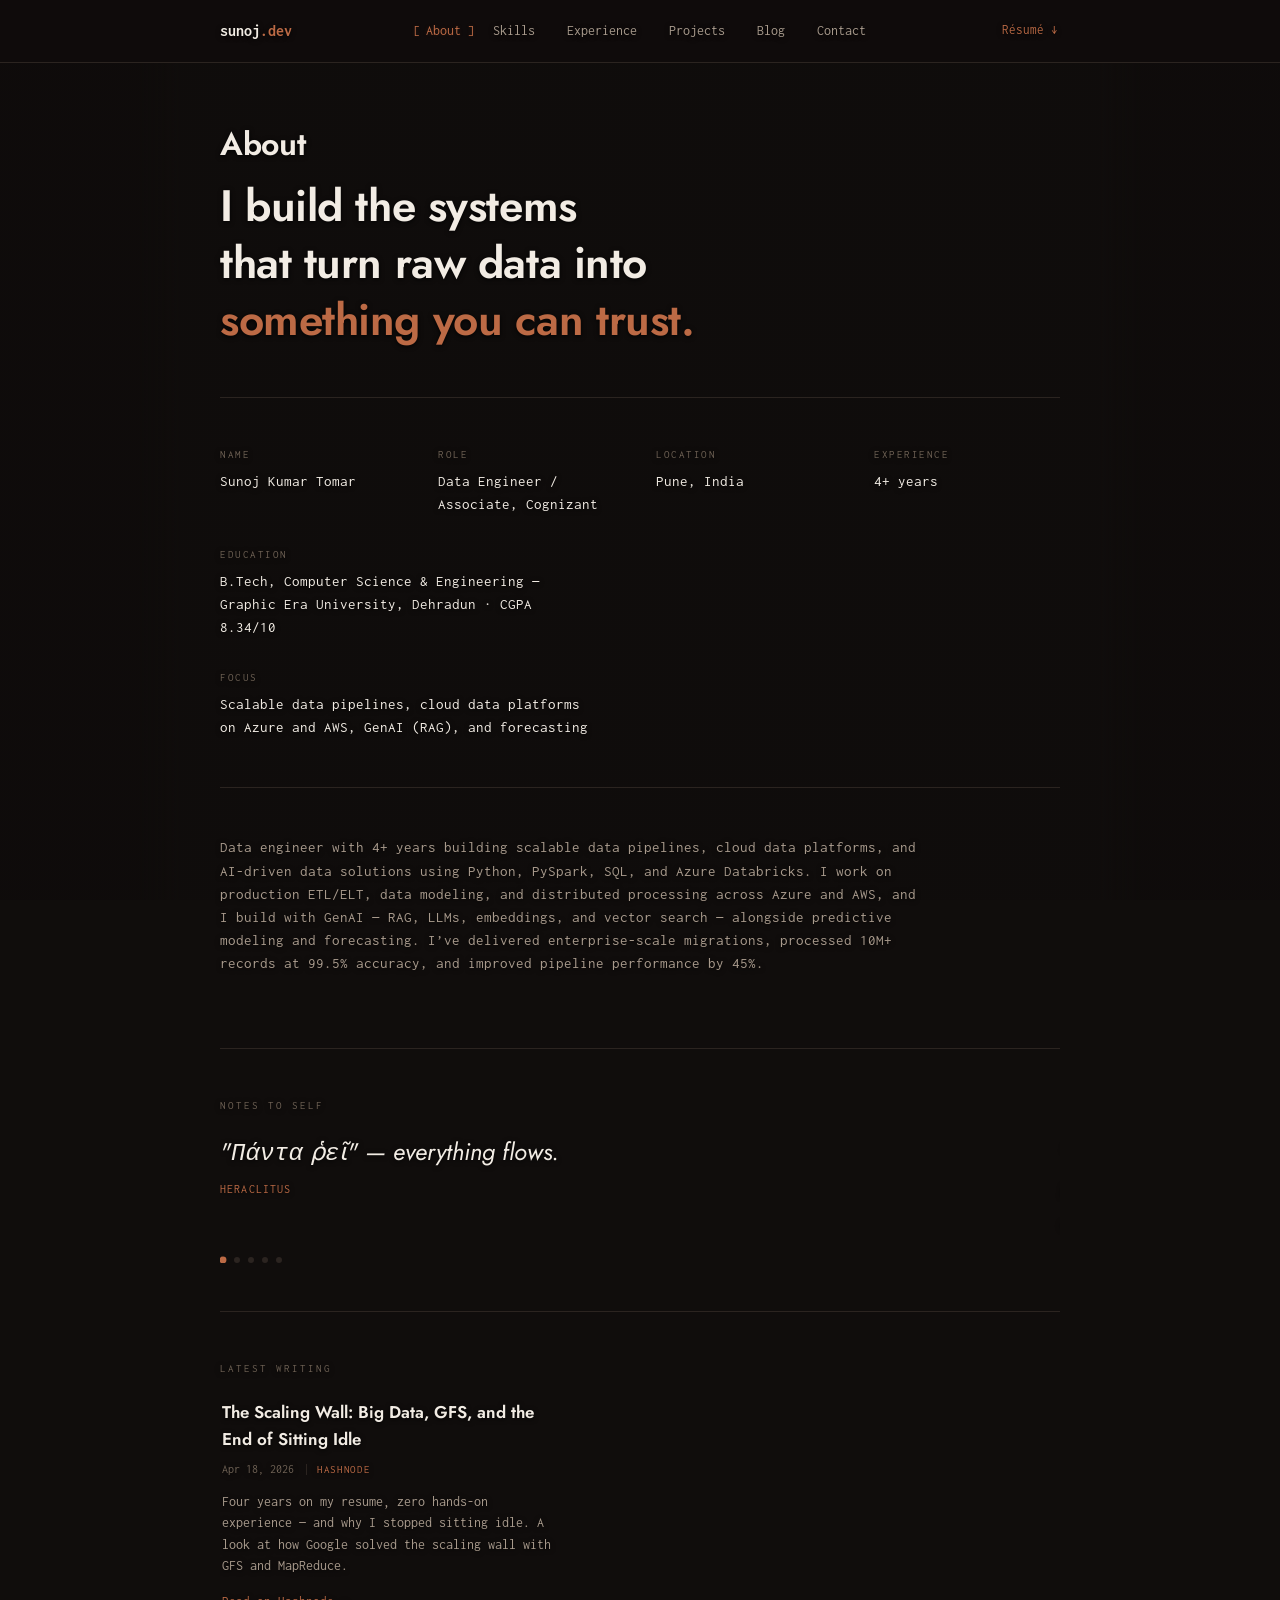
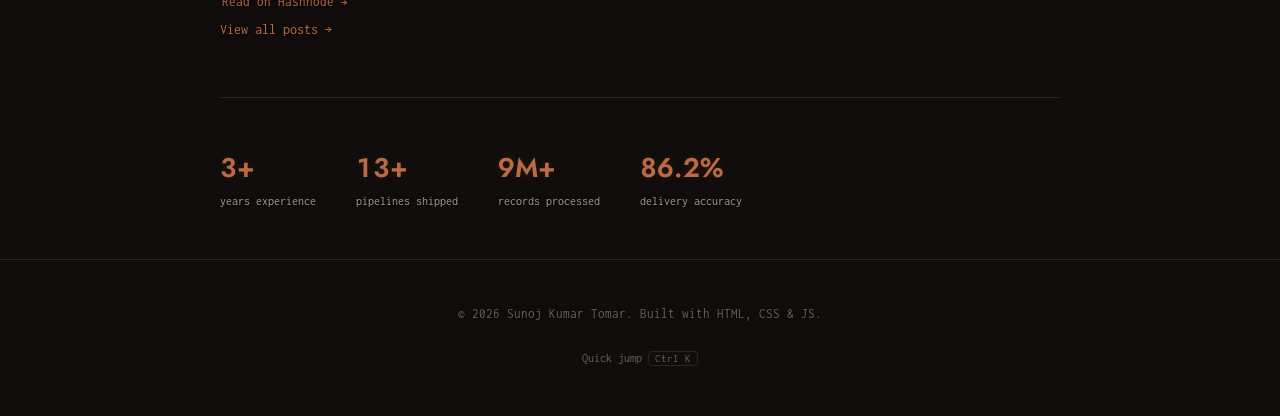
==== commit 5fc0ff17: "Remove Substack and the Takes page; keep writing engineering-only - Drop every Substack link: home i" ====
--- a/about.html
+++ b/about.html
@@ -25,7 +25,6 @@
       <a href="experience.html" class="tab">Experience</a>
       <a href="projects.html" class="tab">Projects</a>
       <a href="blog.html" class="tab">Blog</a>
-      <a href="takes.html" class="tab">Takes</a>
       <a href="contact.html" class="tab">Contact</a>
     </nav>
     <a href="assets/Sunoj_Kumar_Tomar_Resume.pdf" class="nav-resume" download>Résumé ↓</a>
@@ -127,18 +126,6 @@
       <div class="blog-slider" id="blogSlider">
         <article class="blog-slide">
           <h3 class="blog-title">
-            <a href="https://sunojtomar.substack.com/p/we-were-never-taught-how-to-rest" target="_blank" rel="noopener">
-              We Were Never Taught How to Rest
-            </a>
-          </h3>
-          <p class="blog-date">Jul 9, 2026 <span class="blog-source">Substack</span></p>
-          <p class="blog-excerpt">
-            We ignore our nervous system like our ex girlfriend. Let me tell you my story.
-          </p>
-          <a href="https://sunojtomar.substack.com/p/we-were-never-taught-how-to-rest" target="_blank" rel="noopener" class="blog-link">Read on Substack →</a>
-        </article>
-        <article class="blog-slide">
-          <h3 class="blog-title">
             <a href="https://sunojexplains.hashnode.dev/distributedsystems" target="_blank" rel="noopener">
               The Scaling Wall: Big Data, GFS, and the End of Sitting Idle
             </a>
--- a/styles.css
+++ b/styles.css
@@ -866,42 +866,6 @@
 }
 
 .blog-link:hover { color: var(--accent-bright); text-shadow: 0 0 5px rgba(188, 106, 69, 0.22); }
-
-/* ---------------- TAKES ---------------- */
-.takes-list {
-  display: flex;
-  flex-direction: column;
-  gap: 26px;
-}
-
-.take {
-  padding-bottom: 26px;
-  border-bottom: 1px solid var(--border);
-  transition: opacity 0.8s cubic-bezier(0.22, 0.8, 0.2, 1),
-              filter 0.8s cubic-bezier(0.22, 0.8, 0.2, 1),
-              transform 0.8s cubic-bezier(0.22, 0.8, 0.2, 1);
-  transition-delay: var(--delay, 0s);
-}
-
-.take.js-anim { opacity: 0; filter: blur(4px); transform: translateY(8px); }
-
-.take:last-child { border-bottom: none; padding-bottom: 0; }
-
-.take-date {
-  margin: 0 0 8px;
-  font-size: 11px;
-  color: var(--text-faint);
-  text-transform: uppercase;
-  letter-spacing: 0.1em;
-}
-
-.take-text {
-  margin: 0;
-  font-size: 15px;
-  line-height: 1.6;
-  color: var(--text);
-  max-width: 620px;
-}
 
 /* ---------------- CONTACT ---------------- */
 /* One clear sentence of intent, one unmistakable primary action (email),
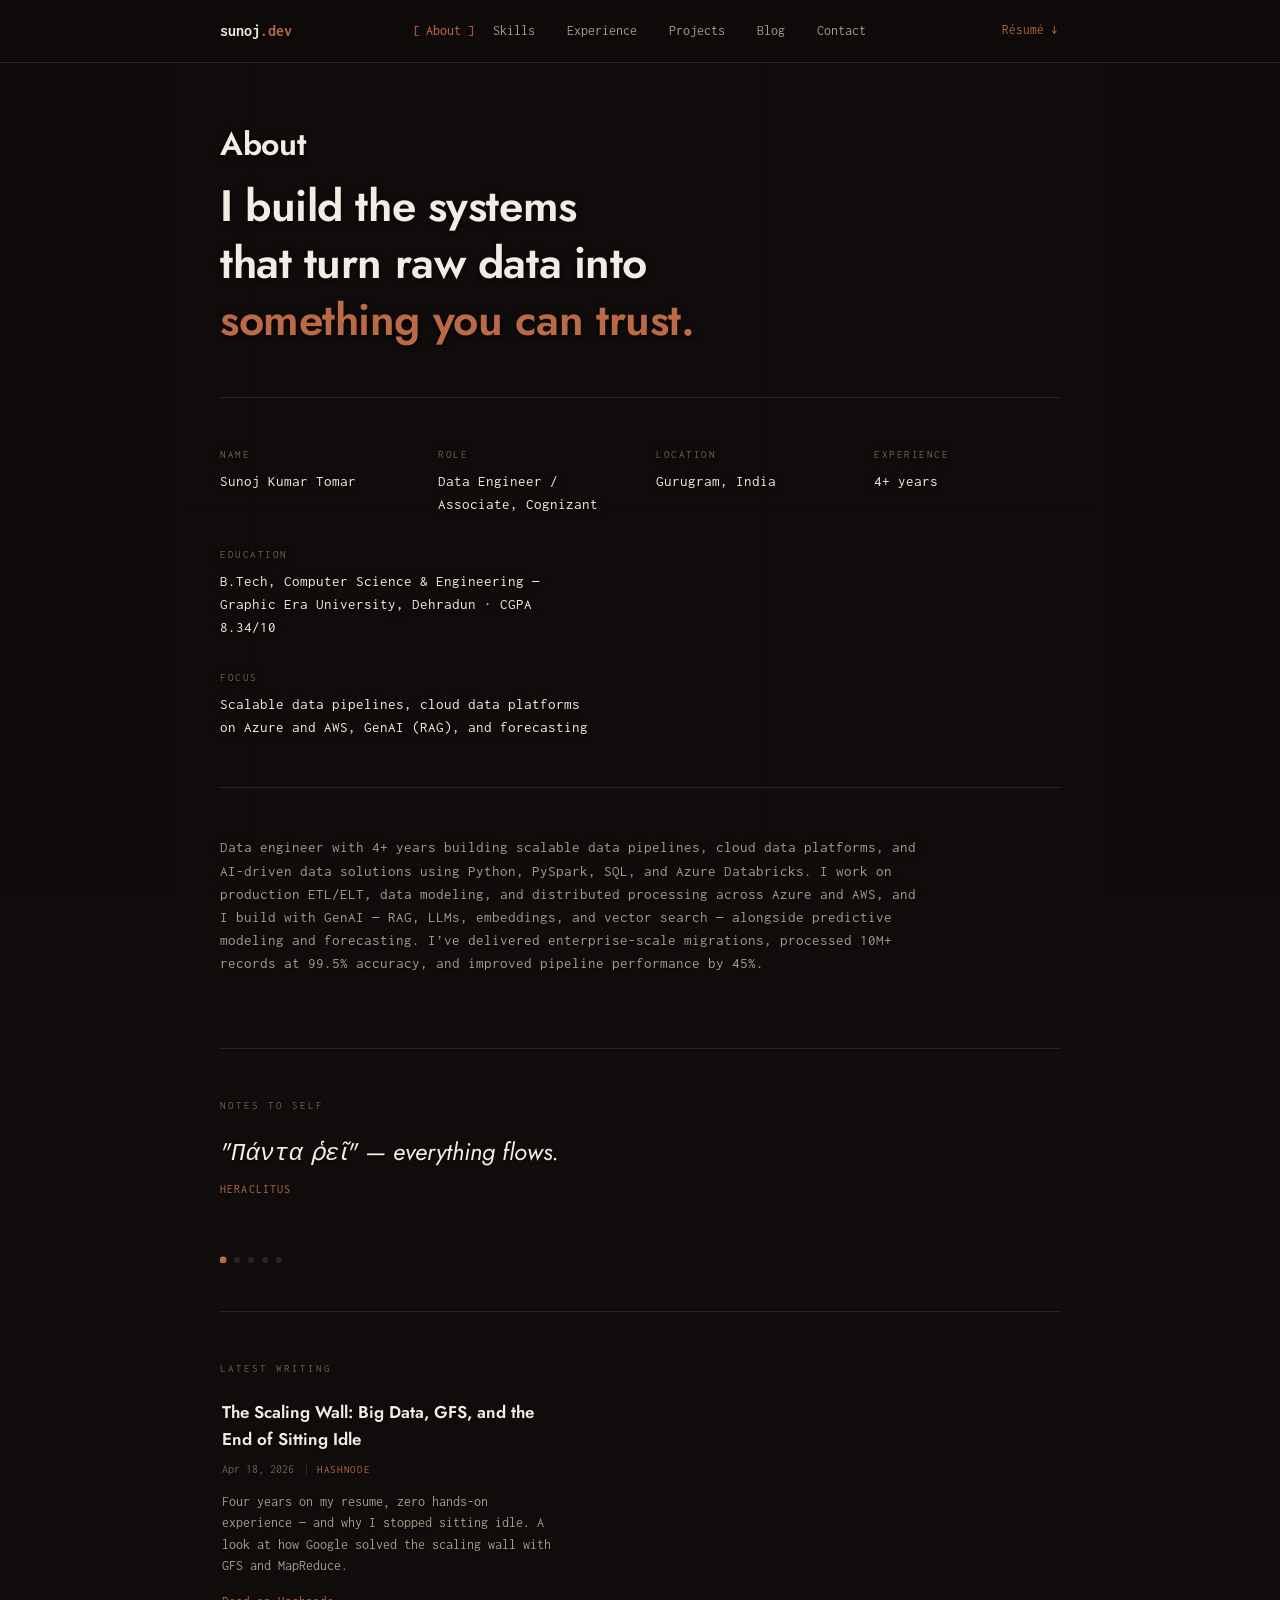
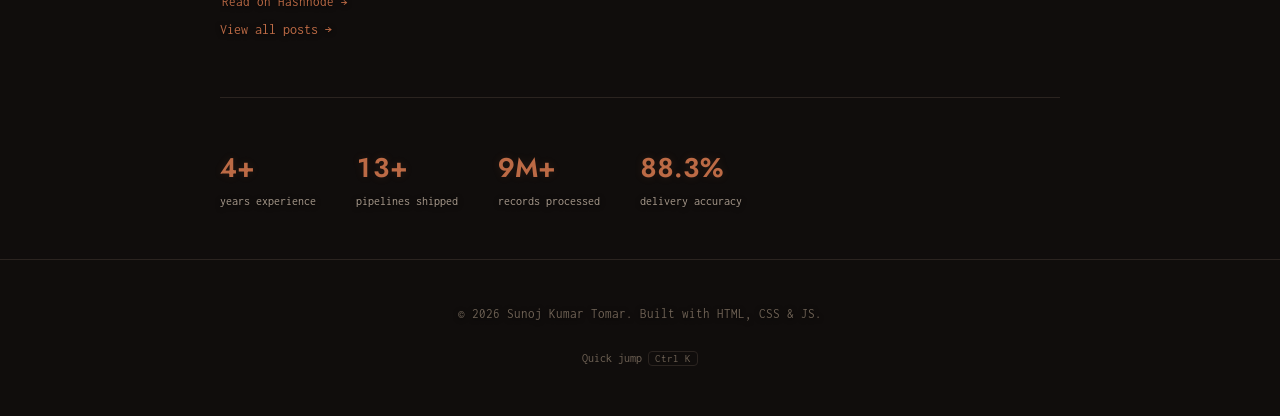
==== commit 19e2fec7: "Change location from Pune to Gurugram" ====
--- a/about.html
+++ b/about.html
@@ -4,7 +4,7 @@
 <meta charset="UTF-8">
 <meta name="viewport" content="width=device-width, initial-scale=1.0">
 <title>About — Sunoj Kumar Tomar</title>
-<meta name="description" content="About Sunoj Kumar Tomar — a Pune-based Data Engineer with 4+ years building data pipelines, cloud data platforms, and GenAI solutions on Azure and AWS.">
+<meta name="description" content="About Sunoj Kumar Tomar — a Gurugram-based Data Engineer with 4+ years building data pipelines, cloud data platforms, and GenAI solutions on Azure and AWS.">
 <link rel="icon" href="data:image/svg+xml,<svg xmlns=%22http://www.w3.org/2000/svg%22 viewBox=%220 0 100 100%22><text y=%22.9em%22 font-size=%2290%22>💻</text></svg>">
 <link rel="preconnect" href="https://fonts.googleapis.com">
 <link rel="preconnect" href="https://fonts.gstatic.com" crossorigin>
@@ -60,7 +60,7 @@
       </div>
       <div class="fact">
         <p class="fact-label">Location</p>
-        <p class="fact-value">Pune, India</p>
+        <p class="fact-value">Gurugram, India</p>
       </div>
       <div class="fact">
         <p class="fact-label">Experience</p>
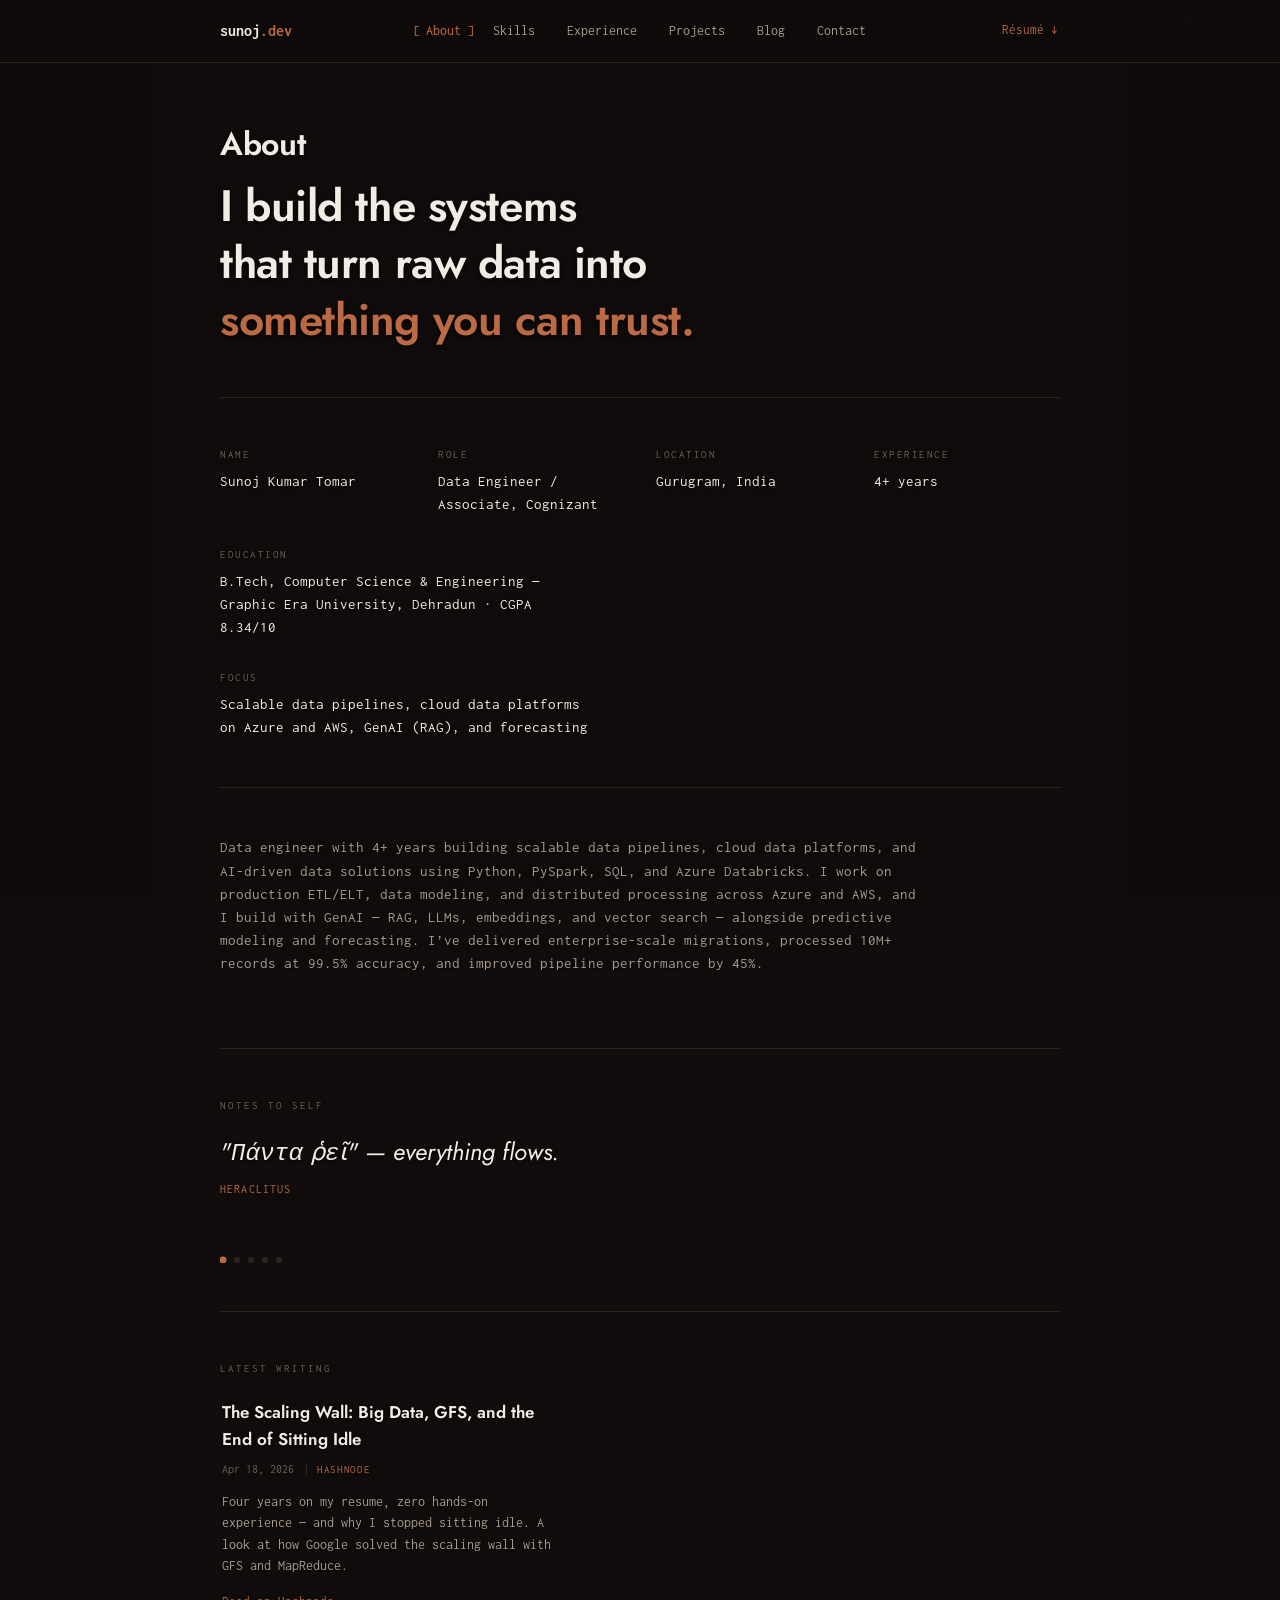
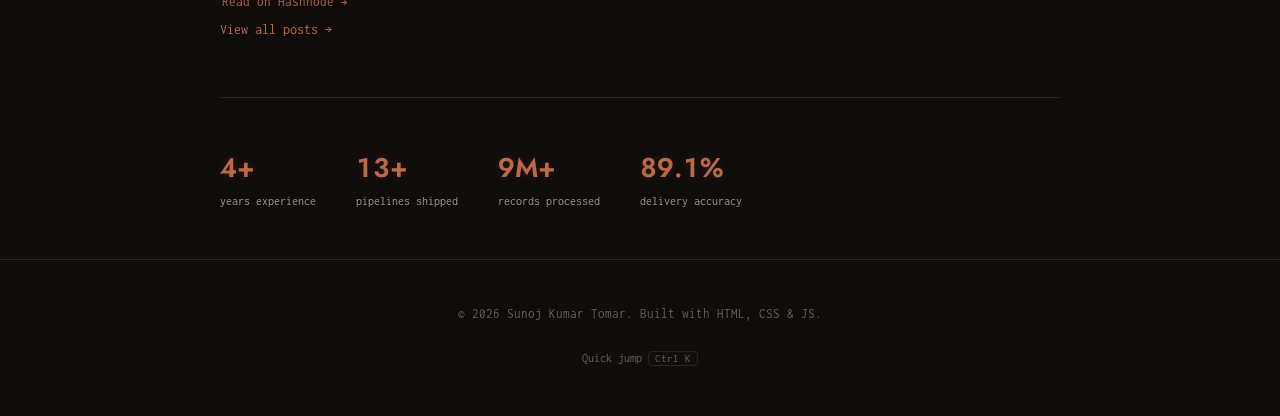
==== commit 904ca733: "Add share previews, SEO basics, favicon, print styles, availability line - Open Graph + Twitter card" ====
--- a/about.html
+++ b/about.html
@@ -5,7 +5,23 @@
 <meta name="viewport" content="width=device-width, initial-scale=1.0">
 <title>About — Sunoj Kumar Tomar</title>
 <meta name="description" content="About Sunoj Kumar Tomar — a Gurugram-based Data Engineer with 4+ years building data pipelines, cloud data platforms, and GenAI solutions on Azure and AWS.">
-<link rel="icon" href="data:image/svg+xml,<svg xmlns=%22http://www.w3.org/2000/svg%22 viewBox=%220 0 100 100%22><text y=%22.9em%22 font-size=%2290%22>💻</text></svg>">
+<link rel="canonical" href="https://sunojt23.github.io/Sunoj_Portfolio/about.html">
+<meta name="theme-color" content="#100d0c">
+<meta property="og:type" content="website">
+<meta property="og:site_name" content="Sunoj Kumar Tomar">
+<meta property="og:title" content="About — Sunoj Kumar Tomar">
+<meta property="og:description" content="About Sunoj Kumar Tomar — a Gurugram-based Data Engineer with 4+ years building data pipelines, cloud data platforms, and GenAI solutions on Azure and AWS.">
+<meta property="og:url" content="https://sunojt23.github.io/Sunoj_Portfolio/about.html">
+<meta property="og:image" content="https://sunojt23.github.io/Sunoj_Portfolio/og-image.png">
+<meta property="og:image:width" content="1200">
+<meta property="og:image:height" content="630">
+<meta property="og:image:alt" content="Sunoj Kumar Tomar — Data Engineer">
+<meta name="twitter:card" content="summary_large_image">
+<meta name="twitter:title" content="About — Sunoj Kumar Tomar">
+<meta name="twitter:description" content="About Sunoj Kumar Tomar — a Gurugram-based Data Engineer with 4+ years building data pipelines, cloud data platforms, and GenAI solutions on Azure and AWS.">
+<meta name="twitter:image" content="https://sunojt23.github.io/Sunoj_Portfolio/og-image.png">
+<link rel="icon" href="favicon.svg" type="image/svg+xml">
+<link rel="apple-touch-icon" href="apple-touch-icon.png">
 <link rel="preconnect" href="https://fonts.googleapis.com">
 <link rel="preconnect" href="https://fonts.gstatic.com" crossorigin>
 <link href="https://fonts.googleapis.com/css2?family=Jost:ital,wght@0,400;0,500;0,600;0,700;1,400;1,500&family=Inconsolata:wght@400;500;600;700&display=swap" rel="stylesheet">
--- a/styles.css
+++ b/styles.css
@@ -352,6 +352,50 @@
   color: var(--accent);
   filter: drop-shadow(0 0 3px rgba(188, 106, 69, 0.3));
   transform: translateY(-1px);
+}
+
+/* A quiet status line under the icons — says what recruiters want to know
+   without adding anything to the minimal hero. Links to Contact. */
+.availability {
+  display: inline-flex;
+  align-items: center;
+  gap: 10px;
+  margin-top: 26px;
+  font-size: 12.5px;
+  letter-spacing: 0.04em;
+  color: var(--text-faint);
+  transition: color 0.2s ease, opacity 0.8s cubic-bezier(0.22, 0.8, 0.2, 1),
+              filter 0.8s cubic-bezier(0.22, 0.8, 0.2, 1), transform 0.8s cubic-bezier(0.22, 0.8, 0.2, 1);
+}
+
+.availability.js-anim { opacity: 0; filter: blur(4px); transform: translateY(6px); }
+.availability:hover, .availability:focus-visible { color: var(--accent-bright); }
+
+.avail-dot {
+  position: relative;
+  width: 7px;
+  height: 7px;
+  border-radius: 50%;
+  background: var(--accent);
+}
+
+.avail-dot::after {
+  content: "";
+  position: absolute;
+  inset: 0;
+  border-radius: 50%;
+  background: var(--accent);
+  animation: avail-pulse 2.6s ease-out infinite;
+}
+
+@keyframes avail-pulse {
+  0%   { transform: scale(1);   opacity: 0.55; }
+  70%  { transform: scale(2.9); opacity: 0; }
+  100% { transform: scale(2.9); opacity: 0; }
+}
+
+@media (prefers-reduced-motion: reduce) {
+  .avail-dot::after { animation: none; display: none; }
 }
 
 .section { padding: 48px 0; border-top: 1px solid var(--border); }
@@ -1265,3 +1309,46 @@
   .skill-group { flex-direction: column; gap: 6px; }
   .skill-group h3 { flex: none; }
 }
+
+/* ---------------- PRINT ---------------- */
+/* Any page prints as a clean, ink-friendly document: light theme, no
+   background animation or controls, and everything visible — including
+   content that scroll-reveal hasn't shown yet. */
+@media print {
+  @page { margin: 16mm; }
+
+  :root {
+    --bg: #ffffff;
+    --border: #d4d0cb;
+    --text: #141210;
+    --text-dim: #3b3631;
+    --text-faint: #6b645c;
+    --accent: #8a4a2c;
+    --accent-bright: #8a4a2c;
+    --accent-dim: #b98a74;
+  }
+
+  *, *::before, *::after {
+    animation: none !important;
+    transition: none !important;
+    text-shadow: none !important;
+    box-shadow: none !important;
+  }
+
+  body { min-height: 0; display: block; font-size: 11.5pt; background: #fff; }
+  main { display: block; max-width: none; padding: 0; }
+  .typed-name { color: #000; }
+  .hero { min-height: 0; padding: 12mm 0; }
+
+  /* Interactive and decorative furniture that means nothing on paper. */
+  #rain, .bg-overlay, .nav, .palette, .toast, .palette-hint, .copy-btn,
+  .skill-evidence, .flow, .slider-arrow, .quote-slider, .availability,
+  .social-row { display: none !important; }
+
+  /* Scroll-reveal hides things until they're seen; on paper show them all. */
+  .js-anim { opacity: 1 !important; filter: none !important; transform: none !important; }
+
+  .skill-item.has-ev { text-decoration: none; }
+  .job, .project, .skill-group, .fact, .blog-post, .stat { break-inside: avoid; }
+  .footer { border-top-color: var(--border); padding: 8mm 0 0; }
+}
